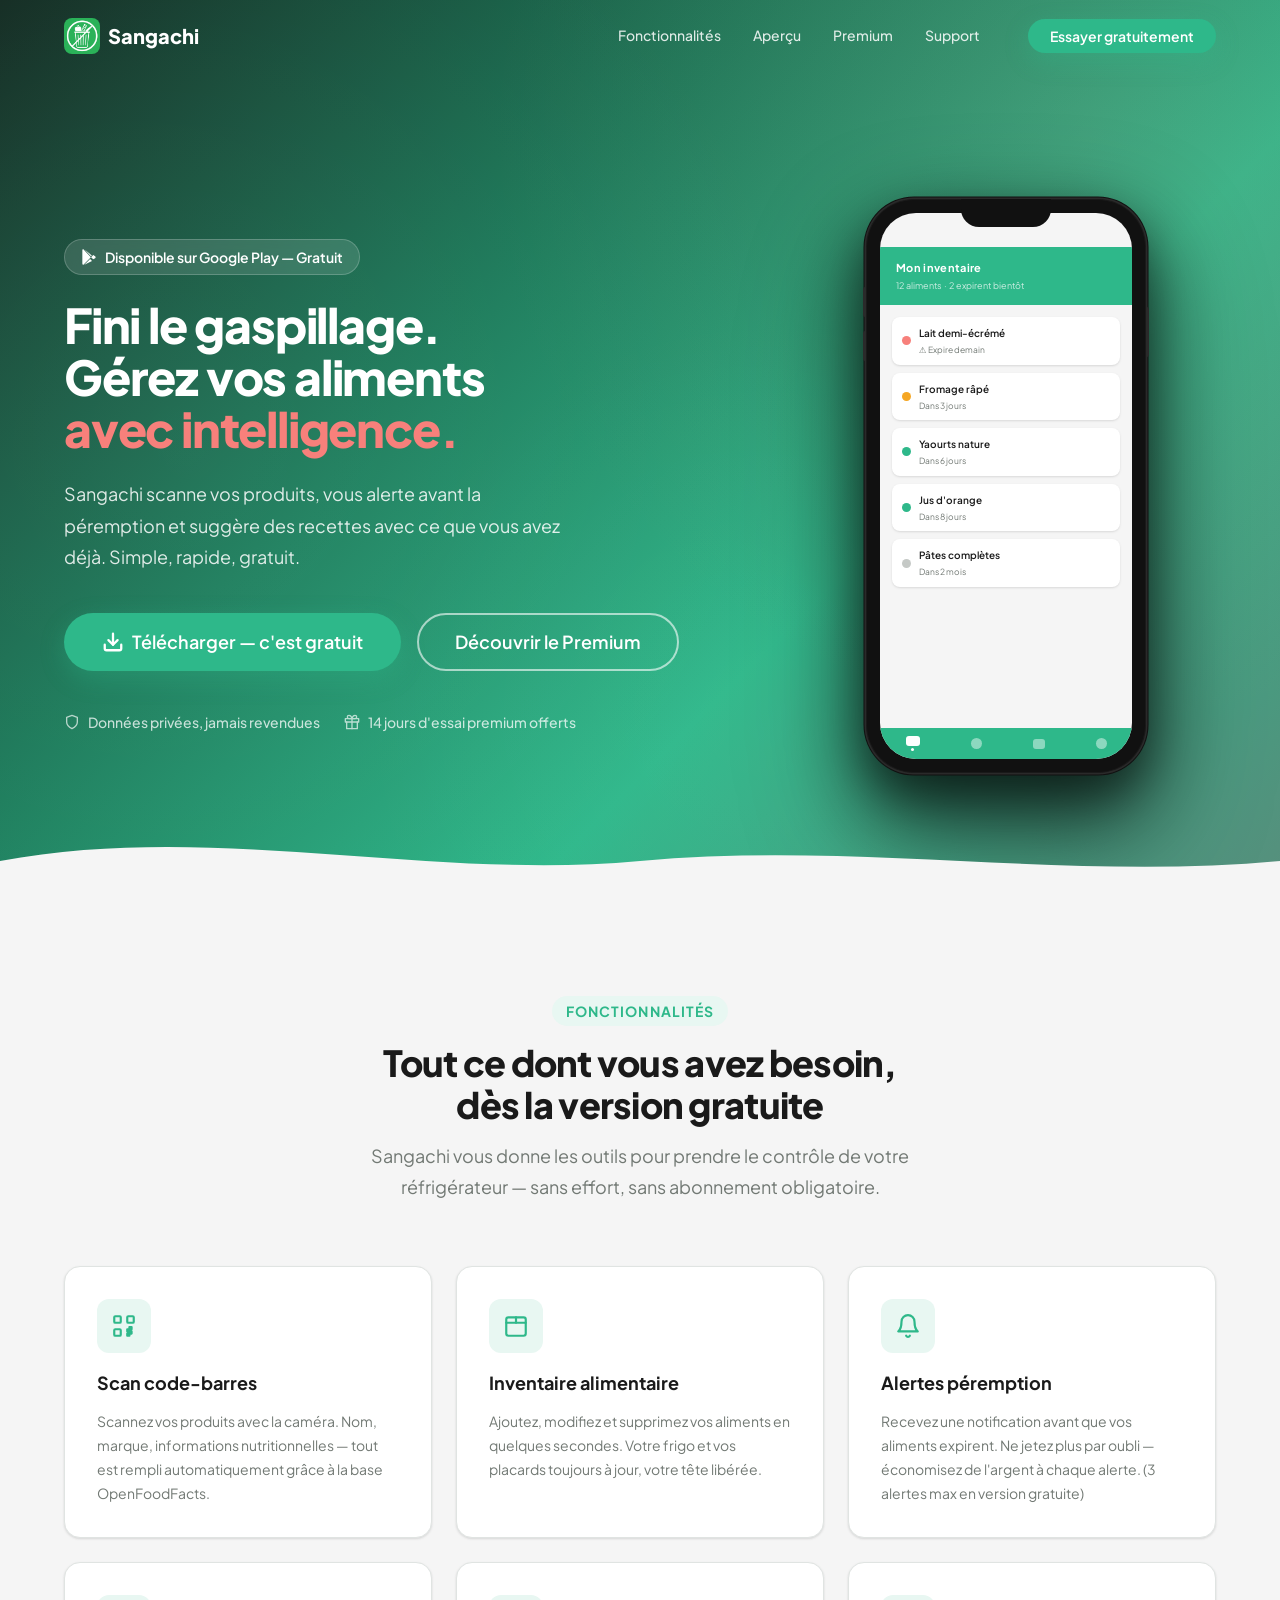
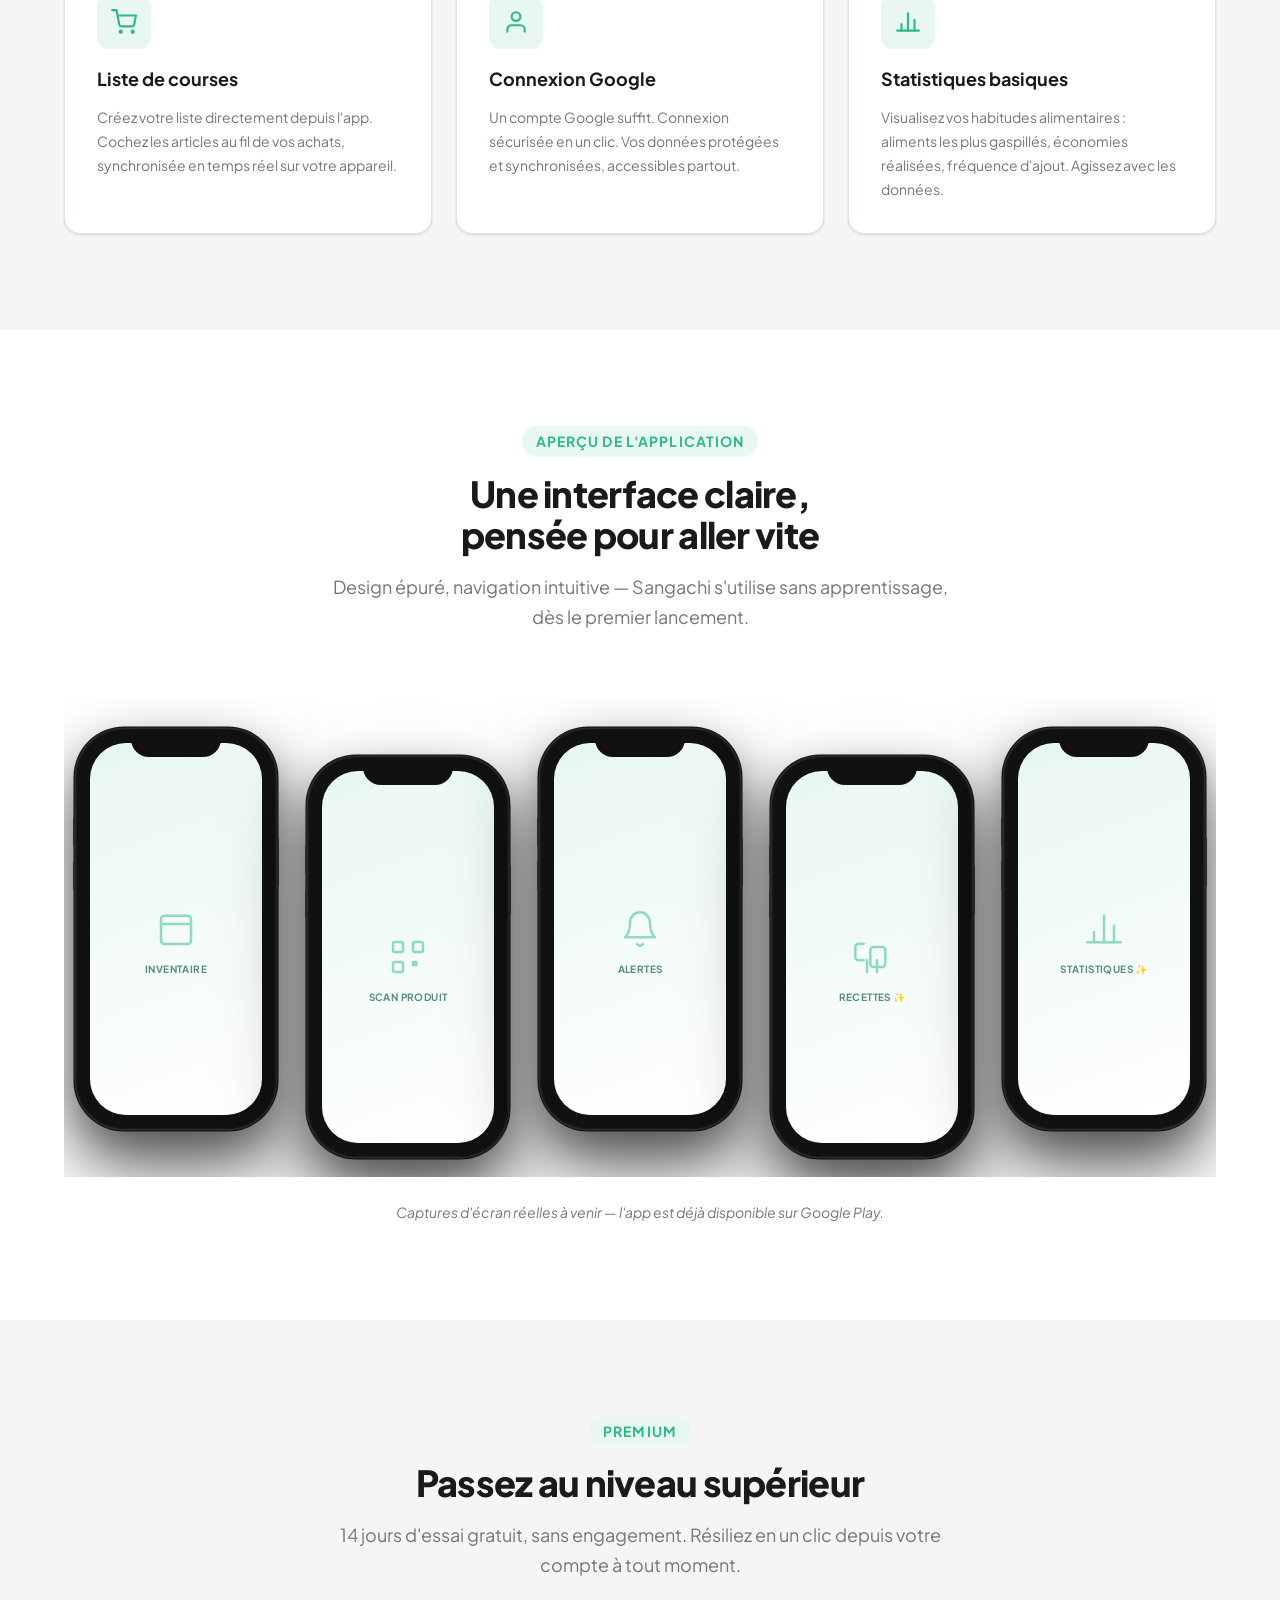
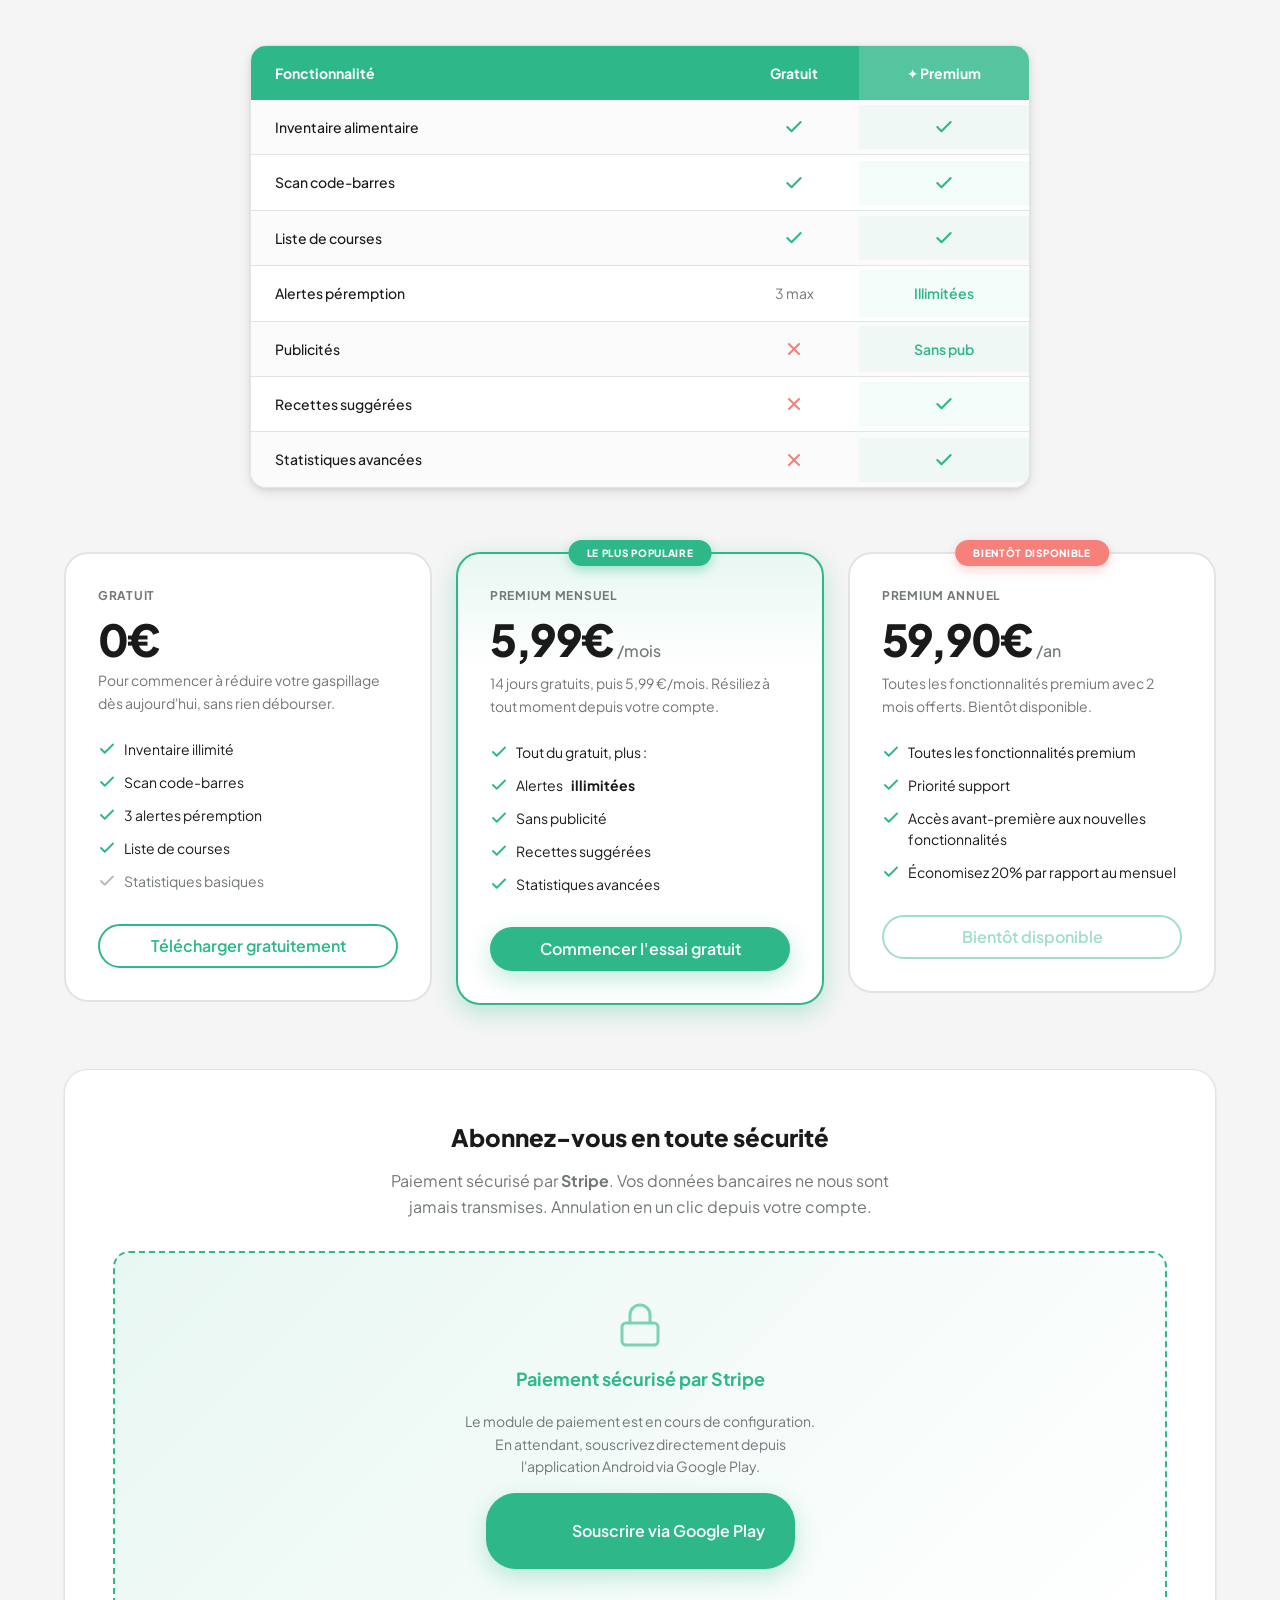
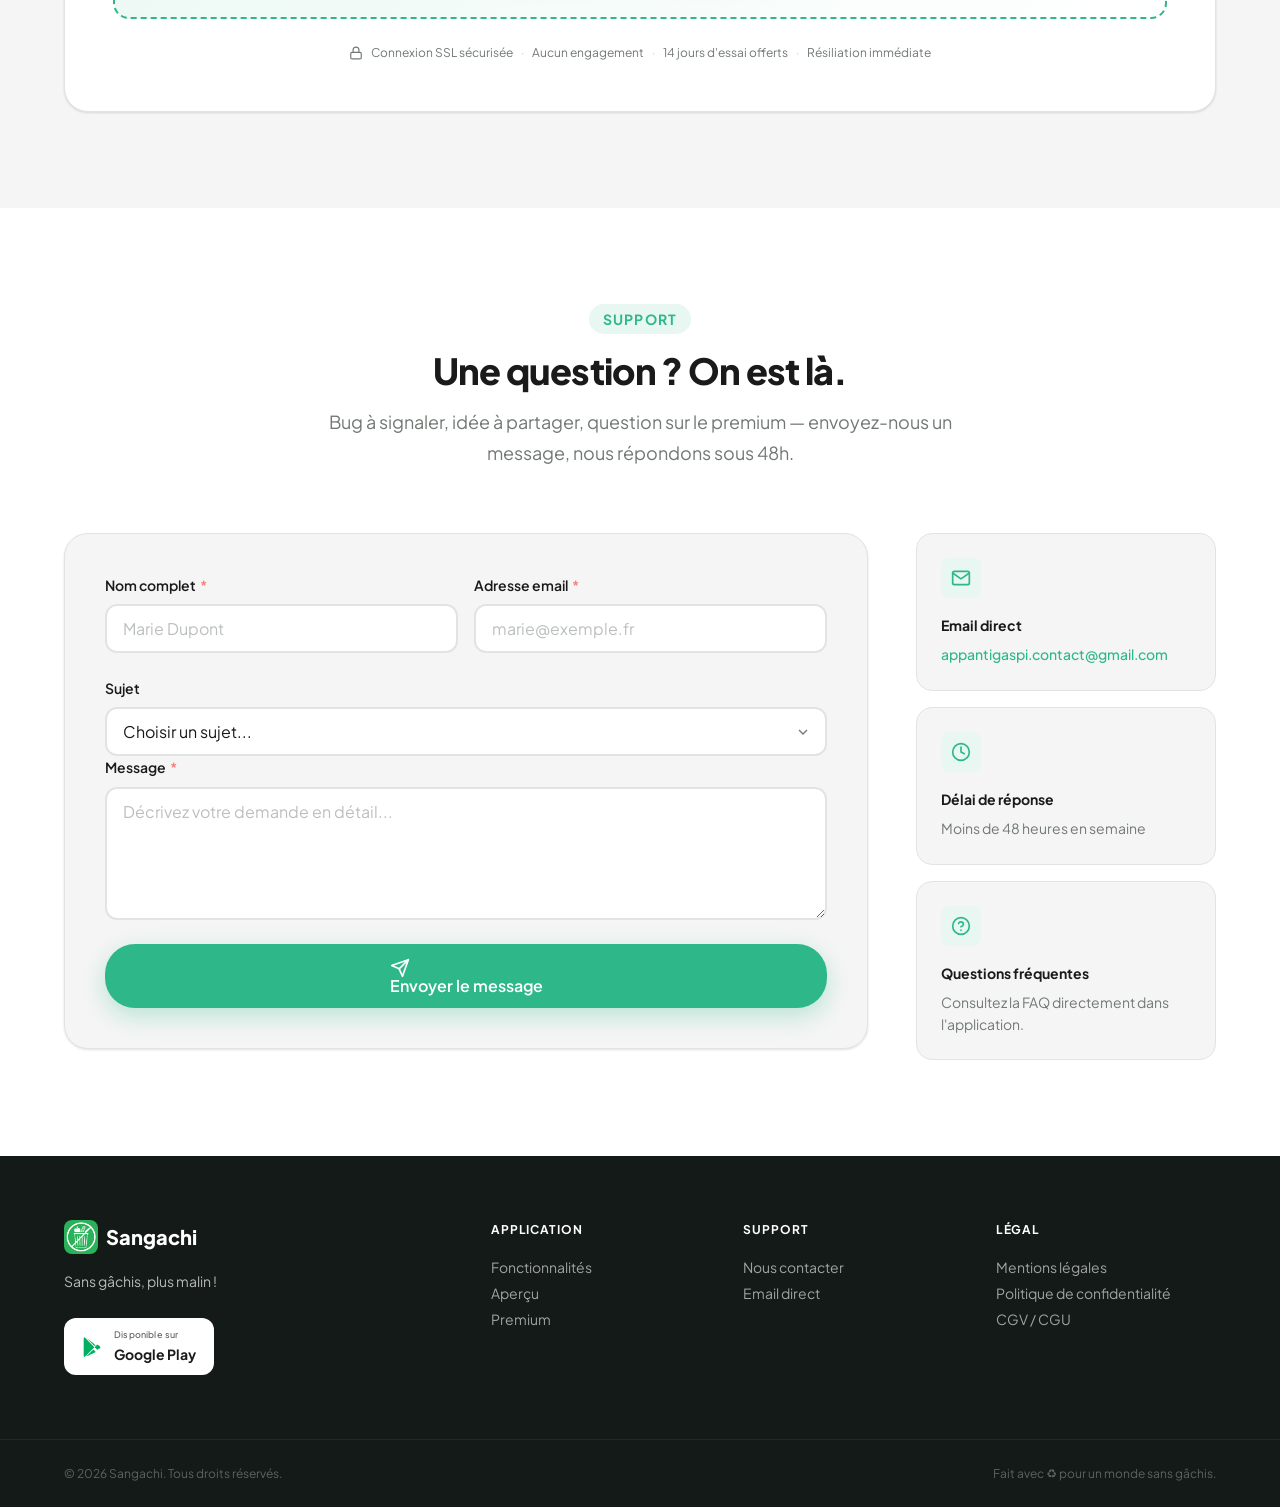
==== index.html @ 3fb6bc8d "feat: Sangachi website - rebrand from Antigaspi, Formspree integration, icon consistency - Rebrand a" ====
<!DOCTYPE html>
<html lang="fr">
<head>
  <meta charset="UTF-8" />
  <meta name="viewport" content="width=device-width, initial-scale=1.0" />
  <meta name="description" content="Sangachi — Gérez votre inventaire alimentaire, suivez les dates de péremption et réduisez le gaspillage. Application Android gratuite avec fonctionnalités premium." />
  <meta name="theme-color" content="#2EB88A" />

  <meta property="og:title" content="Sangachi — Sans gâchis, plus malin !" />
  <meta property="og:description" content="Inventaire intelligent, alertes péremption, recettes suggérées. Téléchargez gratuitement sur Google Play." />
  <meta property="og:type" content="website" />
  <meta property="og:image" content="assets/og-image.png" />

  <link rel="preconnect" href="https://fonts.googleapis.com" />
  <link rel="preconnect" href="https://fonts.gstatic.com" crossorigin />
  <link href="https://fonts.googleapis.com/css2?family=Plus+Jakarta+Sans:wght@400;500;600;700;800&display=swap" rel="stylesheet" />
  <link rel="icon" type="image/png" href="assets/icon_launcher.png" />
  <link rel="stylesheet" href="css/styles.css" />

  <!-- Stripe Pricing Table (à activer après configuration du dashboard Stripe) -->
  <!-- <script async src="https://js.stripe.com/v3/pricing-table.js"></script> -->

  <title>Sangachi — Sans gâchis, plus malin !</title>
</head>
<body>

<!-- ═══════════════════════════════════════════════════════════════
     NAVBAR
════════════════════════════════════════════════════════════════ -->
<header class="navbar" id="navbar">
  <div class="container navbar__inner">
    <a href="#hero" class="navbar__logo" aria-label="Sangachi — retour en haut">
      <img src="assets/icon_launcher.png" width="36" height="36" alt="Logo Sangachi" style="border-radius:8px;" />
      Sangachi
    </a>

    <nav class="navbar__links" aria-label="Navigation principale">
      <a href="#features">Fonctionnalités</a>
      <a href="#screenshots">Aperçu</a>
      <a href="#premium">Premium</a>
      <a href="#support">Support</a>
    </nav>

    <div class="navbar__actions">
      <a href="#premium" class="btn btn--primary btn--sm">Essayer gratuitement</a>
    </div>

    <button class="navbar__burger" id="navbar-burger" aria-label="Ouvrir le menu" aria-expanded="false" aria-controls="mobile-menu">
      <span></span>
      <span></span>
      <span></span>
    </button>
  </div>

  <nav class="mobile-menu" id="mobile-menu" aria-label="Menu mobile" aria-hidden="true">
    <a href="#features">Fonctionnalités</a>
    <a href="#screenshots">Aperçu de l'app</a>
    <a href="#premium">Premium</a>
    <a href="#support">Support</a>
    <a href="#premium" class="btn btn--primary">Essayer gratuitement</a>
  </nav>
</header>

<!-- ═══════════════════════════════════════════════════════════════
     HERO
════════════════════════════════════════════════════════════════ -->
<main>
<section class="hero" id="hero">
  <div class="container hero__inner">
    <!-- Contenu gauche -->
    <div class="hero__content">
      <div class="hero__badge" data-animate>
        <!-- Google Play icon -->
        <svg xmlns="http://www.w3.org/2000/svg" viewBox="0 0 24 24" fill="currentColor">
          <path d="M3.18 23.88L14.8 12.26 3.18.16A2 2 0 002 2v19.88a2 2 0 001.18 2zM16.54 10.5l-2.9-2.9L5.39.78l9.15 9.72zM21.2 10.7l-2.88-1.66-3.2 3.2 3.2 3.2 2.9-1.67A2 2 0 0021.2 10.7zM5.39 23.22l8.25-8.22 2.9 2.9-9.15 4.65a2 2 0 01-2-.33z"/>
        </svg>
        Disponible sur Google Play — Gratuit
      </div>

      <h1 class="hero__title">
        Fini le gaspillage.<br>
        Gérez vos aliments<br>
        <span class="text--accent">avec intelligence.</span>
      </h1>

      <p class="hero__subtitle">
        Sangachi scanne vos produits, vous alerte avant la péremption et
        suggère des recettes avec ce que vous avez déjà. Simple, rapide, gratuit.
      </p>

      <div class="hero__ctas">
        <a href="#" class="btn btn--primary btn--lg" target="_blank" rel="noopener" id="cta-download-hero">
          <!-- Download icon -->
          <svg xmlns="http://www.w3.org/2000/svg" viewBox="0 0 24 24" fill="none" stroke="currentColor" stroke-width="2.5" stroke-linecap="round" stroke-linejoin="round">
            <path d="M21 15v4a2 2 0 01-2 2H5a2 2 0 01-2-2v-4"/>
            <polyline points="7 10 12 15 17 10"/>
            <line x1="12" y1="15" x2="12" y2="3"/>
          </svg>
          Télécharger — c'est gratuit
        </a>
        <a href="#premium" class="btn btn--white-outline btn--lg">
          Découvrir le Premium
        </a>
      </div>

      <div class="hero__trust">
        <div class="hero__trust-item">
          <!-- Shield icon -->
          <svg xmlns="http://www.w3.org/2000/svg" viewBox="0 0 24 24" fill="none" stroke="currentColor" stroke-width="2" stroke-linecap="round" stroke-linejoin="round">
            <path d="M12 22s8-4 8-10V5l-8-3-8 3v7c0 6 8 10 8 10z"/>
          </svg>
          Données privées, jamais revendues
        </div>
        <div class="hero__trust-item">
          <!-- Gift icon -->
          <svg xmlns="http://www.w3.org/2000/svg" viewBox="0 0 24 24" fill="none" stroke="currentColor" stroke-width="2" stroke-linecap="round" stroke-linejoin="round">
            <polyline points="20 12 20 22 4 22 4 12"/>
            <rect x="2" y="7" width="20" height="5"/>
            <line x1="12" y1="22" x2="12" y2="7"/>
            <path d="M12 7H7.5a2.5 2.5 0 010-5C11 2 12 7 12 7z"/>
            <path d="M12 7h4.5a2.5 2.5 0 000-5C13 2 12 7 12 7z"/>
          </svg>
          14 jours d'essai premium offerts
        </div>
      </div>
    </div>

    <!-- Maquette téléphone CSS -->
    <div class="hero__visual">
      <div class="phone-mockup phone-mockup--hero">
        <div class="phone-mockup__notch"></div>
        <div class="phone-mockup__screen">
          <div class="app-preview">
            <div class="app-preview__topbar">
              <div class="app-preview__topbar-title">Mon inventaire</div>
              <div class="app-preview__topbar-sub">12 aliments · 2 expirent bientôt</div>
            </div>
            <div class="app-preview__body">
              <div class="app-preview__item">
                <div class="app-preview__dot app-preview__dot--red"></div>
                <div class="app-preview__item-info">
                  <div class="app-preview__item-name">Lait demi-écrémé</div>
                  <div class="app-preview__item-date">⚠ Expire demain</div>
                </div>
              </div>
              <div class="app-preview__item">
                <div class="app-preview__dot app-preview__dot--yellow"></div>
                <div class="app-preview__item-info">
                  <div class="app-preview__item-name">Fromage râpé</div>
                  <div class="app-preview__item-date">Dans 3 jours</div>
                </div>
              </div>
              <div class="app-preview__item">
                <div class="app-preview__dot app-preview__dot--green"></div>
                <div class="app-preview__item-info">
                  <div class="app-preview__item-name">Yaourts nature</div>
                  <div class="app-preview__item-date">Dans 6 jours</div>
                </div>
              </div>
              <div class="app-preview__item">
                <div class="app-preview__dot app-preview__dot--green"></div>
                <div class="app-preview__item-info">
                  <div class="app-preview__item-name">Jus d'orange</div>
                  <div class="app-preview__item-date">Dans 8 jours</div>
                </div>
              </div>
              <div class="app-preview__item">
                <div class="app-preview__dot app-preview__dot--gray"></div>
                <div class="app-preview__item-info">
                  <div class="app-preview__item-name">Pâtes complètes</div>
                  <div class="app-preview__item-date">Dans 2 mois</div>
                </div>
              </div>
            </div>
            <div class="app-preview__navbar">
              <div class="app-preview__nav-icon active">
                <span style="border-radius:3px;width:14px;height:10px;background:white;"></span>
                <div class="app-preview__nav-dot"></div>
              </div>
              <div class="app-preview__nav-icon">
                <span style="border-radius:50%;width:11px;height:11px;background:rgba(255,255,255,0.45);"></span>
              </div>
              <div class="app-preview__nav-icon">
                <span style="border-radius:3px;width:12px;height:10px;background:rgba(255,255,255,0.45);"></span>
              </div>
              <div class="app-preview__nav-icon">
                <span style="border-radius:50%;width:11px;height:11px;background:rgba(255,255,255,0.45);"></span>
              </div>
            </div>
          </div>
        </div>
      </div>
    </div>
  </div>

  <div class="hero__wave" aria-hidden="true">
    <svg viewBox="0 0 1440 80" preserveAspectRatio="none" fill="none" xmlns="http://www.w3.org/2000/svg">
      <path d="M0 80V40C240 0 480 60 720 40C960 20 1200 60 1440 40V80H0Z" fill="#F5F5F5"/>
    </svg>
  </div>
</section>

<!-- ═══════════════════════════════════════════════════════════════
     FEATURES
════════════════════════════════════════════════════════════════ -->
<section class="features" id="features">
  <div class="container">
    <div class="section-header" data-animate>
      <span class="section-label">Fonctionnalités</span>
      <h2>Tout ce dont vous avez besoin,<br>dès la version gratuite</h2>
      <p>Sangachi vous donne les outils pour prendre le contrôle de votre réfrigérateur — sans effort, sans abonnement obligatoire.</p>
    </div>

    <div class="features__grid">

      <!-- Scan code-barres -->
      <article class="feature-card" data-animate data-animate-delay="0">
        <div class="feature-card__icon">
          <svg xmlns="http://www.w3.org/2000/svg" viewBox="0 0 24 24" fill="none" stroke="currentColor" stroke-width="2" stroke-linecap="round" stroke-linejoin="round">
            <rect x="3" y="3" width="6" height="6" rx="1"/><rect x="15" y="3" width="6" height="6" rx="1"/>
            <rect x="3" y="15" width="6" height="6" rx="1"/>
            <path d="M15 15h2v2h-2zm2 2h2v2h-2zm-2 2h2v2h-2zm2-4h2v-2h-2z"/>
          </svg>
        </div>
        <h3>Scan code-barres</h3>
        <p>Scannez vos produits avec la caméra. Nom, marque, informations nutritionnelles — tout est rempli automatiquement grâce à la base OpenFoodFacts.</p>
      </article>

      <!-- Inventaire alimentaire -->
      <article class="feature-card" data-animate data-animate-delay="1">
        <div class="feature-card__icon">
          <svg xmlns="http://www.w3.org/2000/svg" viewBox="0 0 24 24" fill="none" stroke="currentColor" stroke-width="2" stroke-linecap="round" stroke-linejoin="round">
            <path d="M3 9h18v10a2 2 0 01-2 2H5a2 2 0 01-2-2V9z"/>
            <path d="M3 9V6a2 2 0 012-2h14a2 2 0 012 2v3"/>
            <line x1="12" y1="4" x2="12" y2="9"/>
          </svg>
        </div>
        <h3>Inventaire alimentaire</h3>
        <p>Ajoutez, modifiez et supprimez vos aliments en quelques secondes. Votre frigo et vos placards toujours à jour, votre tête libérée.</p>
      </article>

      <!-- Alertes péremption -->
      <article class="feature-card" data-animate data-animate-delay="2">
        <div class="feature-card__icon">
          <svg xmlns="http://www.w3.org/2000/svg" viewBox="0 0 24 24" fill="none" stroke="currentColor" stroke-width="2" stroke-linecap="round" stroke-linejoin="round">
            <path d="M18 8A6 6 0 006 8c0 7-3 9-3 9h18s-3-2-3-9"/>
            <path d="M13.73 21a2 2 0 01-3.46 0"/>
          </svg>
        </div>
        <h3>Alertes péremption</h3>
        <p>Recevez une notification avant que vos aliments expirent. Ne jetez plus par oubli — économisez de l'argent à chaque alerte. (3 alertes max en version gratuite)</p>
      </article>

      <!-- Liste de courses -->
      <article class="feature-card" data-animate data-animate-delay="3">
        <div class="feature-card__icon">
          <svg xmlns="http://www.w3.org/2000/svg" viewBox="0 0 24 24" fill="none" stroke="currentColor" stroke-width="2" stroke-linecap="round" stroke-linejoin="round">
            <circle cx="9" cy="21" r="1"/><circle cx="20" cy="21" r="1"/>
            <path d="M1 1h4l2.68 13.39a2 2 0 002 1.61h9.72a2 2 0 002-1.61L23 6H6"/>
          </svg>
        </div>
        <h3>Liste de courses</h3>
        <p>Créez votre liste directement depuis l'app. Cochez les articles au fil de vos achats, synchronisée en temps réel sur votre appareil.</p>
      </article>

      <!-- Connexion Google -->
      <article class="feature-card" data-animate data-animate-delay="4">
        <div class="feature-card__icon">
          <svg xmlns="http://www.w3.org/2000/svg" viewBox="0 0 24 24" fill="none" stroke="currentColor" stroke-width="2" stroke-linecap="round" stroke-linejoin="round">
            <path d="M20 21v-2a4 4 0 00-4-4H8a4 4 0 00-4 4v2"/>
            <circle cx="12" cy="7" r="4"/>
          </svg>
        </div>
        <h3>Connexion Google</h3>
        <p>Un compte Google suffit. Connexion sécurisée en un clic. Vos données protégées et synchronisées, accessibles partout.</p>
      </article>

      <!-- Statistiques -->
      <article class="feature-card" data-animate data-animate-delay="5">
        <div class="feature-card__icon">
          <svg xmlns="http://www.w3.org/2000/svg" viewBox="0 0 24 24" fill="none" stroke="currentColor" stroke-width="2" stroke-linecap="round" stroke-linejoin="round">
            <line x1="18" y1="20" x2="18" y2="10"/>
            <line x1="12" y1="20" x2="12" y2="4"/>
            <line x1="6" y1="20" x2="6" y2="14"/>
            <line x1="2" y1="20" x2="22" y2="20"/>
          </svg>
        </div>
        <h3>Statistiques basiques</h3>
        <p>Visualisez vos habitudes alimentaires : aliments les plus gaspillés, économies réalisées, fréquence d'ajout. Agissez avec les données.</p>
      </article>

    </div>
  </div>
</section>

<!-- ═══════════════════════════════════════════════════════════════
     SCREENSHOTS
════════════════════════════════════════════════════════════════ -->
<section class="screenshots" id="screenshots">
  <div class="container">
    <div class="section-header" data-animate>
      <span class="section-label">Aperçu de l'application</span>
      <h2>Une interface claire,<br>pensée pour aller vite</h2>
      <p>Design épuré, navigation intuitive — Sangachi s'utilise sans apprentissage, dès le premier lancement.</p>
    </div>

    <div class="screenshots__track">

      <!-- Écran 1 : Inventaire -->
      <div class="phone-mockup phone-mockup--screenshot">
        <div class="phone-mockup__notch"></div>
        <div class="phone-mockup__screen">
          <div class="screenshot-placeholder">
            <svg xmlns="http://www.w3.org/2000/svg" viewBox="0 0 24 24" fill="none" stroke="currentColor" stroke-width="1.5" stroke-linecap="round" stroke-linejoin="round">
              <path d="M3 9h18v10a2 2 0 01-2 2H5a2 2 0 01-2-2V9z"/>
              <path d="M3 9V6a2 2 0 012-2h14a2 2 0 012 2v3"/>
            </svg>
            <span>Inventaire</span>
          </div>
        </div>
      </div>

      <!-- Écran 2 : Scan -->
      <div class="phone-mockup phone-mockup--screenshot">
        <div class="phone-mockup__notch"></div>
        <div class="phone-mockup__screen">
          <div class="screenshot-placeholder">
            <svg xmlns="http://www.w3.org/2000/svg" viewBox="0 0 24 24" fill="none" stroke="currentColor" stroke-width="1.5" stroke-linecap="round" stroke-linejoin="round">
              <rect x="3" y="3" width="6" height="6" rx="1"/><rect x="15" y="3" width="6" height="6" rx="1"/>
              <rect x="3" y="15" width="6" height="6" rx="1"/>
              <path d="M15 15h2v2h-2z"/>
            </svg>
            <span>Scan produit</span>
          </div>
        </div>
      </div>

      <!-- Écran 3 : Alertes -->
      <div class="phone-mockup phone-mockup--screenshot">
        <div class="phone-mockup__notch"></div>
        <div class="phone-mockup__screen">
          <div class="screenshot-placeholder">
            <svg xmlns="http://www.w3.org/2000/svg" viewBox="0 0 24 24" fill="none" stroke="currentColor" stroke-width="1.5" stroke-linecap="round" stroke-linejoin="round">
              <path d="M18 8A6 6 0 006 8c0 7-3 9-3 9h18s-3-2-3-9"/>
              <path d="M13.73 21a2 2 0 01-3.46 0"/>
            </svg>
            <span>Alertes</span>
          </div>
        </div>
      </div>

      <!-- Écran 4 : Recettes (Premium) -->
      <div class="phone-mockup phone-mockup--screenshot">
        <div class="phone-mockup__notch"></div>
        <div class="phone-mockup__screen">
          <div class="screenshot-placeholder">
            <svg xmlns="http://www.w3.org/2000/svg" viewBox="0 0 24 24" fill="none" stroke="currentColor" stroke-width="1.5" stroke-linecap="round" stroke-linejoin="round">
              <path d="M18 6h-5a2 2 0 00-2 2v8a2 2 0 002 2h5a2 2 0 002-2V8a2 2 0 00-2-2z"/>
              <path d="M7 14H4a2 2 0 01-2-2V6a2 2 0 012-2h3"/>
              <line x1="9" y1="14" x2="9" y2="21"/>
              <line x1="15" y1="14" x2="15" y2="21"/>
            </svg>
            <span>Recettes ✨</span>
          </div>
        </div>
      </div>

      <!-- Écran 5 : Statistiques (Premium) -->
      <div class="phone-mockup phone-mockup--screenshot">
        <div class="phone-mockup__notch"></div>
        <div class="phone-mockup__screen">
          <div class="screenshot-placeholder">
            <svg xmlns="http://www.w3.org/2000/svg" viewBox="0 0 24 24" fill="none" stroke="currentColor" stroke-width="1.5" stroke-linecap="round" stroke-linejoin="round">
              <line x1="18" y1="20" x2="18" y2="10"/>
              <line x1="12" y1="20" x2="12" y2="4"/>
              <line x1="6" y1="20" x2="6" y2="14"/>
              <line x1="2" y1="20" x2="22" y2="20"/>
            </svg>
            <span>Statistiques ✨</span>
          </div>
        </div>
      </div>

    </div>

    <p class="screenshots__caption">
      Captures d'écran réelles à venir — l'app est déjà disponible sur Google Play.
    </p>
  </div>
</section>

<!-- ═══════════════════════════════════════════════════════════════
     PREMIUM
════════════════════════════════════════════════════════════════ -->
<section class="premium" id="premium">
  <div class="container">
    <div class="section-header" data-animate>
      <span class="section-label">Premium</span>
      <h2>Passez au niveau supérieur</h2>
      <p>14 jours d'essai gratuit, sans engagement. Résiliez en un clic depuis votre compte à tout moment.</p>
    </div>

    <!-- Tableau comparatif -->
    <div class="comparison" data-animate>
      <div class="comparison__head">
        <div class="comparison__head-label">Fonctionnalité</div>
        <div class="comparison__head-plan">Gratuit</div>
        <div class="comparison__head-plan comparison__head-plan--featured">✦ Premium</div>
      </div>

      <div class="comparison__row">
        <div class="comparison__feature">Inventaire alimentaire</div>
        <div class="comparison__cell comparison__cell--yes">
          <svg xmlns="http://www.w3.org/2000/svg" viewBox="0 0 24 24" fill="none" stroke="currentColor" stroke-width="2.5" stroke-linecap="round" stroke-linejoin="round"><polyline points="20 6 9 17 4 12"/></svg>
        </div>
        <div class="comparison__cell comparison__cell--yes comparison__cell--featured">
          <svg xmlns="http://www.w3.org/2000/svg" viewBox="0 0 24 24" fill="none" stroke="currentColor" stroke-width="2.5" stroke-linecap="round" stroke-linejoin="round"><polyline points="20 6 9 17 4 12"/></svg>
        </div>
      </div>

      <div class="comparison__row">
        <div class="comparison__feature">Scan code-barres</div>
        <div class="comparison__cell comparison__cell--yes">
          <svg xmlns="http://www.w3.org/2000/svg" viewBox="0 0 24 24" fill="none" stroke="currentColor" stroke-width="2.5" stroke-linecap="round" stroke-linejoin="round"><polyline points="20 6 9 17 4 12"/></svg>
        </div>
        <div class="comparison__cell comparison__cell--yes comparison__cell--featured">
          <svg xmlns="http://www.w3.org/2000/svg" viewBox="0 0 24 24" fill="none" stroke="currentColor" stroke-width="2.5" stroke-linecap="round" stroke-linejoin="round"><polyline points="20 6 9 17 4 12"/></svg>
        </div>
      </div>

      <div class="comparison__row">
        <div class="comparison__feature">Liste de courses</div>
        <div class="comparison__cell comparison__cell--yes">
          <svg xmlns="http://www.w3.org/2000/svg" viewBox="0 0 24 24" fill="none" stroke="currentColor" stroke-width="2.5" stroke-linecap="round" stroke-linejoin="round"><polyline points="20 6 9 17 4 12"/></svg>
        </div>
        <div class="comparison__cell comparison__cell--yes comparison__cell--featured">
          <svg xmlns="http://www.w3.org/2000/svg" viewBox="0 0 24 24" fill="none" stroke="currentColor" stroke-width="2.5" stroke-linecap="round" stroke-linejoin="round"><polyline points="20 6 9 17 4 12"/></svg>
        </div>
      </div>

      <div class="comparison__row">
        <div class="comparison__feature">Alertes péremption</div>
        <div class="comparison__cell">3 max</div>
        <div class="comparison__cell comparison__cell--yes comparison__cell--featured">Illimitées</div>
      </div>

      <div class="comparison__row">
        <div class="comparison__feature">Publicités</div>
        <div class="comparison__cell comparison__cell--no">
          <svg xmlns="http://www.w3.org/2000/svg" viewBox="0 0 24 24" fill="none" stroke="currentColor" stroke-width="2.5" stroke-linecap="round" stroke-linejoin="round"><line x1="18" y1="6" x2="6" y2="18"/><line x1="6" y1="6" x2="18" y2="18"/></svg>
        </div>
        <div class="comparison__cell comparison__cell--yes comparison__cell--featured">Sans pub</div>
      </div>

      <div class="comparison__row">
        <div class="comparison__feature">Recettes suggérées</div>
        <div class="comparison__cell comparison__cell--no">
          <svg xmlns="http://www.w3.org/2000/svg" viewBox="0 0 24 24" fill="none" stroke="currentColor" stroke-width="2.5" stroke-linecap="round" stroke-linejoin="round"><line x1="18" y1="6" x2="6" y2="18"/><line x1="6" y1="6" x2="18" y2="18"/></svg>
        </div>
        <div class="comparison__cell comparison__cell--yes comparison__cell--featured">
          <svg xmlns="http://www.w3.org/2000/svg" viewBox="0 0 24 24" fill="none" stroke="currentColor" stroke-width="2.5" stroke-linecap="round" stroke-linejoin="round"><polyline points="20 6 9 17 4 12"/></svg>
        </div>
      </div>

      <div class="comparison__row">
        <div class="comparison__feature">Statistiques avancées</div>
        <div class="comparison__cell comparison__cell--no">
          <svg xmlns="http://www.w3.org/2000/svg" viewBox="0 0 24 24" fill="none" stroke="currentColor" stroke-width="2.5" stroke-linecap="round" stroke-linejoin="round"><line x1="18" y1="6" x2="6" y2="18"/><line x1="6" y1="6" x2="18" y2="18"/></svg>
        </div>
        <div class="comparison__cell comparison__cell--yes comparison__cell--featured">
          <svg xmlns="http://www.w3.org/2000/svg" viewBox="0 0 24 24" fill="none" stroke="currentColor" stroke-width="2.5" stroke-linecap="round" stroke-linejoin="round"><polyline points="20 6 9 17 4 12"/></svg>
        </div>
      </div>
    </div>

    <!-- Cartes tarifaires -->
    <div class="pricing-cards">

      <!-- Gratuit -->
      <div class="pricing-card" data-animate>
        <div class="pricing-card__name">Gratuit</div>
        <div class="pricing-card__price">
          <span class="pricing-card__amount">0€</span>
        </div>
        <p class="pricing-card__desc">Pour commencer à réduire votre gaspillage dès aujourd'hui, sans rien débourser.</p>
        <ul class="pricing-card__features">
          <li>
            <svg xmlns="http://www.w3.org/2000/svg" viewBox="0 0 24 24" fill="none" stroke="currentColor" stroke-width="2.5" stroke-linecap="round" stroke-linejoin="round"><polyline points="20 6 9 17 4 12"/></svg>
            Inventaire illimité
          </li>
          <li>
            <svg xmlns="http://www.w3.org/2000/svg" viewBox="0 0 24 24" fill="none" stroke="currentColor" stroke-width="2.5" stroke-linecap="round" stroke-linejoin="round"><polyline points="20 6 9 17 4 12"/></svg>
            Scan code-barres
          </li>
          <li>
            <svg xmlns="http://www.w3.org/2000/svg" viewBox="0 0 24 24" fill="none" stroke="currentColor" stroke-width="2.5" stroke-linecap="round" stroke-linejoin="round"><polyline points="20 6 9 17 4 12"/></svg>
            3 alertes péremption
          </li>
          <li>
            <svg xmlns="http://www.w3.org/2000/svg" viewBox="0 0 24 24" fill="none" stroke="currentColor" stroke-width="2.5" stroke-linecap="round" stroke-linejoin="round"><polyline points="20 6 9 17 4 12"/></svg>
            Liste de courses
          </li>
          <li class="dimmed">
            <svg xmlns="http://www.w3.org/2000/svg" viewBox="0 0 24 24" fill="none" stroke="currentColor" stroke-width="2.5" stroke-linecap="round" stroke-linejoin="round"><polyline points="20 6 9 17 4 12"/></svg>
            Statistiques basiques
          </li>
        </ul>
        <a href="#" class="btn btn--outline btn--full" id="cta-download-free">Télécharger gratuitement</a>
      </div>

      <!-- Premium mensuel (featured) -->
      <div class="pricing-card pricing-card--featured" data-animate data-animate-delay="1">
        <div class="pricing-card__badge">Le plus populaire</div>
        <div class="pricing-card__name">Premium Mensuel</div>
        <div class="pricing-card__price">
          <span class="pricing-card__amount">5,99€</span>
          <span class="pricing-card__period">/mois</span>
        </div>
        <p class="pricing-card__desc">14 jours gratuits, puis 5,99 €/mois. Résiliez à tout moment depuis votre compte.</p>
        <ul class="pricing-card__features">
          <li>
            <svg xmlns="http://www.w3.org/2000/svg" viewBox="0 0 24 24" fill="none" stroke="currentColor" stroke-width="2.5" stroke-linecap="round" stroke-linejoin="round"><polyline points="20 6 9 17 4 12"/></svg>
            Tout du gratuit, plus :
          </li>
          <li>
            <svg xmlns="http://www.w3.org/2000/svg" viewBox="0 0 24 24" fill="none" stroke="currentColor" stroke-width="2.5" stroke-linecap="round" stroke-linejoin="round"><polyline points="20 6 9 17 4 12"/></svg>
            Alertes <strong>illimitées</strong>
          </li>
          <li>
            <svg xmlns="http://www.w3.org/2000/svg" viewBox="0 0 24 24" fill="none" stroke="currentColor" stroke-width="2.5" stroke-linecap="round" stroke-linejoin="round"><polyline points="20 6 9 17 4 12"/></svg>
            Sans publicité
          </li>
          <li>
            <svg xmlns="http://www.w3.org/2000/svg" viewBox="0 0 24 24" fill="none" stroke="currentColor" stroke-width="2.5" stroke-linecap="round" stroke-linejoin="round"><polyline points="20 6 9 17 4 12"/></svg>
            Recettes suggérées
          </li>
          <li>
            <svg xmlns="http://www.w3.org/2000/svg" viewBox="0 0 24 24" fill="none" stroke="currentColor" stroke-width="2.5" stroke-linecap="round" stroke-linejoin="round"><polyline points="20 6 9 17 4 12"/></svg>
            Statistiques avancées
          </li>
        </ul>
        <a href="#pricing-table" class="btn btn--primary btn--full">Commencer l'essai gratuit</a>
      </div>

      <!-- Annuel (bientôt) -->
      <div class="pricing-card" data-animate data-animate-delay="2">
        <div class="pricing-card__badge pricing-card__badge--accent">Bientôt disponible</div>
        <div class="pricing-card__name">Premium Annuel</div>
        <div class="pricing-card__price">
          <span class="pricing-card__amount">59,90€</span>
          <span class="pricing-card__period">/an</span>
        </div>
        <p class="pricing-card__desc">Toutes les fonctionnalités premium avec 2 mois offerts. Bientôt disponible.</p>
        <ul class="pricing-card__features">
          <li>
            <svg xmlns="http://www.w3.org/2000/svg" viewBox="0 0 24 24" fill="none" stroke="currentColor" stroke-width="2.5" stroke-linecap="round" stroke-linejoin="round"><polyline points="20 6 9 17 4 12"/></svg>
            Toutes les fonctionnalités premium
          </li>
          <li>
            <svg xmlns="http://www.w3.org/2000/svg" viewBox="0 0 24 24" fill="none" stroke="currentColor" stroke-width="2.5" stroke-linecap="round" stroke-linejoin="round"><polyline points="20 6 9 17 4 12"/></svg>
            Priorité support
          </li>
          <li>
            <svg xmlns="http://www.w3.org/2000/svg" viewBox="0 0 24 24" fill="none" stroke="currentColor" stroke-width="2.5" stroke-linecap="round" stroke-linejoin="round"><polyline points="20 6 9 17 4 12"/></svg>
            Accès avant-première aux nouvelles fonctionnalités
          </li>
          <li>
            <svg xmlns="http://www.w3.org/2000/svg" viewBox="0 0 24 24" fill="none" stroke="currentColor" stroke-width="2.5" stroke-linecap="round" stroke-linejoin="round"><polyline points="20 6 9 17 4 12"/></svg>
            Économisez 20% par rapport au mensuel
          </li>
        </ul>
        <button class="btn btn--outline btn--full" disabled>Bientôt disponible</button>
      </div>

    </div>

    <!-- Zone Stripe Pricing Table -->
    <div class="stripe-section" id="pricing-table" data-animate>
      <div class="stripe-section__header">
        <h3>Abonnez-vous en toute sécurité</h3>
        <p>Paiement sécurisé par <strong>Stripe</strong>. Vos données bancaires ne nous sont jamais transmises. Annulation en un clic depuis votre compte.</p>
      </div>

      <!-- Placeholder — remplacer par le composant Stripe après configuration :
      <stripe-pricing-table
        pricing-table-id="prctbl_REPLACE_WITH_YOUR_TABLE_ID"
        publishable-key="pk_live_REPLACE_WITH_YOUR_PUBLISHABLE_KEY">
      </stripe-pricing-table>
      -->

      <div class="stripe-placeholder">
        <!-- Lock icon -->
        <svg xmlns="http://www.w3.org/2000/svg" viewBox="0 0 24 24" fill="none" stroke="currentColor" stroke-width="1.5" stroke-linecap="round" stroke-linejoin="round">
          <rect x="3" y="11" width="18" height="11" rx="2" ry="2"/>
          <path d="M7 11V7a5 5 0 0110 0v4"/>
        </svg>
        <h4>Paiement sécurisé par Stripe</h4>
        <p>Le module de paiement est en cours de configuration. En attendant, souscrivez directement depuis l'application Android via Google Play.</p>
        <a href="#" class="btn btn--primary" id="cta-playstore-stripe">
          <svg xmlns="http://www.w3.org/2000/svg" viewBox="0 0 24 24" fill="currentColor" width="20" height="20">
            <path d="M3.18 23.88L14.8 12.26 3.18.16A2 2 0 002 2v19.88a2 2 0 001.18 2zM16.54 10.5l-2.9-2.9L5.39.78l9.15 9.72zM21.2 10.7l-2.88-1.66-3.2 3.2 3.2 3.2 2.9-1.67A2 2 0 0021.2 10.7zM5.39 23.22l8.25-8.22 2.9 2.9-9.15 4.65a2 2 0 01-2-.33z"/>
          </svg>
          Souscrire via Google Play
        </a>
      </div>

      <div class="stripe-trust">
        <!-- Lock mini icon -->
        <svg xmlns="http://www.w3.org/2000/svg" viewBox="0 0 24 24" fill="none" stroke="currentColor" stroke-width="2" stroke-linecap="round" stroke-linejoin="round">
          <rect x="3" y="11" width="18" height="11" rx="2"/><path d="M7 11V7a5 5 0 0110 0v4"/>
        </svg>
        Connexion SSL sécurisée
        <span style="opacity:0.4">·</span>
        Aucun engagement
        <span style="opacity:0.4">·</span>
        14 jours d'essai offerts
        <span style="opacity:0.4">·</span>
        Résiliation immédiate
      </div>
    </div>

  </div>
</section>

<!-- ═══════════════════════════════════════════════════════════════
     SUPPORT
════════════════════════════════════════════════════════════════ -->
<section class="support" id="support">
  <div class="container">
    <div class="section-header" data-animate>
      <span class="section-label">Support</span>
      <h2>Une question ? On est là.</h2>
      <p>Bug à signaler, idée à partager, question sur le premium — envoyez-nous un message, nous répondons sous 48h.</p>
    </div>

    <div class="support__inner">
      <!-- Formulaire -->
      <form
        class="contact-form"
        id="contact-form"
        action="https://formspree.io/f/maqknkll"
        method="POST"
        novalidate
      >
        <div class="form-row">
          <div class="form-group">
            <label for="name">Nom complet <span aria-hidden="true">*</span></label>
            <input
              type="text"
              id="name"
              name="name"
              required
              placeholder="Marie Dupont"
              autocomplete="name"
            />
            <span class="form-error" id="name-error" role="alert"></span>
          </div>
          <div class="form-group">
            <label for="email">Adresse email <span aria-hidden="true">*</span></label>
            <input
              type="email"
              id="email"
              name="email"
              required
              placeholder="marie@exemple.fr"
              autocomplete="email"
            />
            <span class="form-error" id="email-error" role="alert"></span>
          </div>
        </div>

        <div class="form-group">
          <label for="subject">Sujet</label>
          <select id="subject" name="subject">
            <option value="">Choisir un sujet...</option>
            <option value="bug">Signaler un bug</option>
            <option value="premium">Question sur le Premium</option>
            <option value="feature">Suggérer une fonctionnalité</option>
            <option value="account">Problème de compte</option>
            <option value="other">Autre</option>
          </select>
        </div>

        <div class="form-group">
          <label for="message">Message <span aria-hidden="true">*</span></label>
          <textarea
            id="message"
            name="message"
            required
            rows="5"
            placeholder="Décrivez votre demande en détail..."
          ></textarea>
          <span class="form-error" id="message-error" role="alert"></span>
        </div>

        <!-- Champs cachés Formspree -->
        <input type="hidden" name="_subject" value="Contact Sangachi — site web" />
        <input type="text" name="_gotcha" style="display:none" tabindex="-1" autocomplete="off" />

        <button type="submit" class="btn btn--primary btn--full" id="submit-btn">
          <span class="submit-btn__text">
            <svg xmlns="http://www.w3.org/2000/svg" viewBox="0 0 24 24" fill="none" stroke="currentColor" stroke-width="2" stroke-linecap="round" stroke-linejoin="round" width="18" height="18">
              <line x1="22" y1="2" x2="11" y2="13"/>
              <polygon points="22 2 15 22 11 13 2 9 22 2"/>
            </svg>
            Envoyer le message
          </span>
          <span class="submit-btn__loading" hidden>Envoi en cours...</span>
        </button>

        <div class="form-success" id="form-success" hidden>
          ✓ Message envoyé avec succès ! Nous vous répondrons sous 48h. Merci.
        </div>
        <div class="form-error-global" id="form-error-global" hidden>
          Une erreur s'est produite. Réessayez ou contactez-nous directement par email.
        </div>
      </form>

      <!-- Sidebar info -->
      <aside class="support__sidebar">
        <div class="support__info-card">
          <div class="support__info-card__icon">
            <svg xmlns="http://www.w3.org/2000/svg" viewBox="0 0 24 24" fill="none" stroke="currentColor" stroke-width="2" stroke-linecap="round" stroke-linejoin="round">
              <path d="M4 4h16c1.1 0 2 .9 2 2v12c0 1.1-.9 2-2 2H4c-1.1 0-2-.9-2-2V6c0-1.1.9-2 2-2z"/>
              <polyline points="22,6 12,13 2,6"/>
            </svg>
          </div>
          <h4>Email direct</h4>
          <a href="mailto:appantigaspi.contact@gmail.com">appantigaspi.contact@gmail.com</a>
        </div>

        <div class="support__info-card">
          <div class="support__info-card__icon">
            <svg xmlns="http://www.w3.org/2000/svg" viewBox="0 0 24 24" fill="none" stroke="currentColor" stroke-width="2" stroke-linecap="round" stroke-linejoin="round">
              <circle cx="12" cy="12" r="10"/>
              <polyline points="12 6 12 12 16 14"/>
            </svg>
          </div>
          <h4>Délai de réponse</h4>
          <p>Moins de 48 heures en semaine</p>
        </div>

        <div class="support__info-card">
          <div class="support__info-card__icon">
            <svg xmlns="http://www.w3.org/2000/svg" viewBox="0 0 24 24" fill="none" stroke="currentColor" stroke-width="2" stroke-linecap="round" stroke-linejoin="round">
              <circle cx="12" cy="12" r="10"/>
              <path d="M9.09 9a3 3 0 015.83 1c0 2-3 3-3 3"/>
              <line x1="12" y1="17" x2="12.01" y2="17"/>
            </svg>
          </div>
          <h4>Questions fréquentes</h4>
          <p>Consultez la FAQ directement dans l'application.</p>
        </div>
      </aside>
    </div>
  </div>
</section>
</main>

<!-- ═══════════════════════════════════════════════════════════════
     FOOTER
════════════════════════════════════════════════════════════════ -->
<footer class="footer">
  <div class="container footer__inner">

    <div class="footer__brand">
      <a href="#hero" class="footer__logo">
        <img src="assets/icon_launcher.png" width="34" height="34" alt="Logo Sangachi" style="border-radius:8px;" />
        Sangachi
      </a>
      <p>Sans gâchis, plus malin !</p>
      <a href="#" class="btn--playstore" id="cta-playstore-footer">
        <svg xmlns="http://www.w3.org/2000/svg" viewBox="0 0 24 24" fill="currentColor" width="22" height="22">
          <path d="M3.18 23.88L14.8 12.26 3.18.16A2 2 0 002 2v19.88a2 2 0 001.18 2zM16.54 10.5l-2.9-2.9L5.39.78l9.15 9.72zM21.2 10.7l-2.88-1.66-3.2 3.2 3.2 3.2 2.9-1.67A2 2 0 0021.2 10.7zM5.39 23.22l8.25-8.22 2.9 2.9-9.15 4.65a2 2 0 01-2-.33z"/>
        </svg>
        <span>
          <small>Disponible sur</small>
          <strong>Google Play</strong>
        </span>
      </a>
    </div>

    <div class="footer__links">
      <div class="footer__col">
        <h4>Application</h4>
        <a href="#features">Fonctionnalités</a>
        <a href="#screenshots">Aperçu</a>
        <a href="#premium">Premium</a>
      </div>
      <div class="footer__col">
        <h4>Support</h4>
        <a href="#support">Nous contacter</a>
        <a href="mailto:appantigaspi.contact@gmail.com">Email direct</a>
      </div>
      <div class="footer__col">
        <h4>Légal</h4>
        <a href="mentions-legales.html">Mentions légales</a>
        <a href="politique-confidentialite.html">Politique de confidentialité</a>
        <a href="cgv.html">CGV / CGU</a>
      </div>
    </div>

  </div>

  <div class="footer__bottom">
    <div class="container">
      <p>&copy; 2026 Sangachi. Tous droits réservés.</p>
      <p>Fait avec ♻ pour un monde sans gâchis.</p>
    </div>
  </div>
</footer>

<script src="js/main.js"></script>
</body>
</html>
---- css/styles.css ----
/* ================================================================
   Sangachi — Landing Page Styles
   Design system: Plus Jakarta Sans + charte #2EB88A
   ================================================================ */

/* ── Design tokens ─────────────────────────────────────────────── */
:root {
  --color-primary:       #2EB88A;
  --color-primary-dark:  #259A74;
  --color-primary-light: #E8F7F2;
  --color-secondary:     #578E7C;
  --color-accent:        #F7807B;
  --color-accent-light:  #FEF0EF;
  --color-neutral:       #727974;
  --color-bg:            #F5F5F5;
  --color-surface:       #FFFFFF;
  --color-border:        #E0E4E2;
  --color-text:          #1A1A1A;
  --color-text-muted:    #727974;
  --color-text-on-primary: #FFFFFF;

  --font-family: 'Plus Jakarta Sans', system-ui, -apple-system, sans-serif;

  --font-xs:   0.75rem;
  --font-sm:   0.875rem;
  --font-base: 1rem;
  --font-lg:   1.125rem;
  --font-xl:   1.25rem;
  --font-2xl:  1.5rem;
  --font-3xl:  1.875rem;
  --font-4xl:  2.25rem;
  --font-5xl:  3rem;

  --radius-sm:   8px;
  --radius-md:   12px;
  --radius-lg:   16px;
  --radius-xl:   24px;
  --radius-pill: 30px;
  --radius-full: 9999px;

  --space-1:  4px;
  --space-2:  8px;
  --space-3:  12px;
  --space-4:  16px;
  --space-6:  24px;
  --space-8:  32px;
  --space-10: 40px;
  --space-12: 48px;
  --space-16: 64px;
  --space-20: 80px;
  --space-24: 96px;

  --shadow-sm:      0 1px 3px rgba(0,0,0,0.08), 0 1px 2px rgba(0,0,0,0.05);
  --shadow-md:      0 4px 12px rgba(0,0,0,0.10), 0 2px 4px rgba(0,0,0,0.06);
  --shadow-lg:      0 8px 32px rgba(0,0,0,0.12), 0 4px 8px rgba(0,0,0,0.08);
  --shadow-xl:      0 20px 60px rgba(0,0,0,0.15);
  --shadow-primary: 0 8px 24px rgba(46,184,138,0.30);

  --transition-fast: 150ms cubic-bezier(0.4, 0, 0.2, 1);
  --transition-base: 250ms cubic-bezier(0.4, 0, 0.2, 1);
  --transition-slow: 400ms cubic-bezier(0.4, 0, 0.2, 1);

  --container-max:     1200px;
  --container-pad:     var(--space-6);
  --navbar-height:     72px;
}

/* ── Reset ─────────────────────────────────────────────────────── */
*, *::before, *::after {
  box-sizing: border-box;
  margin: 0;
  padding: 0;
}

html {
  scroll-behavior: smooth;
  scroll-padding-top: var(--navbar-height);
  font-size: 16px;
}

body {
  font-family: var(--font-family);
  font-size: var(--font-base);
  color: var(--color-text);
  background-color: var(--color-bg);
  line-height: 1.6;
  -webkit-font-smoothing: antialiased;
  -moz-osx-font-smoothing: grayscale;
}

img, video, svg { max-width: 100%; display: block; }
a { color: inherit; text-decoration: none; }
button { font-family: inherit; cursor: pointer; border: none; background: none; }
ul, ol { list-style: none; }
input, textarea, select { font-family: inherit; }

/* ── Container ─────────────────────────────────────────────────── */
.container {
  width: 100%;
  max-width: var(--container-max);
  margin-inline: auto;
  padding-inline: var(--container-pad);
}

/* ── Section header ────────────────────────────────────────────── */
.section-header {
  text-align: center;
  max-width: 640px;
  margin-inline: auto;
  margin-bottom: var(--space-16);
}

.section-label {
  display: inline-block;
  font-size: var(--font-sm);
  font-weight: 700;
  text-transform: uppercase;
  letter-spacing: 0.08em;
  color: var(--color-primary);
  margin-bottom: var(--space-4);
  background: var(--color-primary-light);
  padding: 4px 14px;
  border-radius: var(--radius-pill);
}

.section-header h2 {
  font-size: var(--font-4xl);
  font-weight: 800;
  line-height: 1.15;
  letter-spacing: -0.02em;
  margin-bottom: var(--space-4);
  color: var(--color-text);
}

.section-header p {
  color: var(--color-text-muted);
  font-size: var(--font-lg);
  line-height: 1.7;
}

/* ── Buttons ───────────────────────────────────────────────────── */
.btn {
  display: inline-flex;
  align-items: center;
  justify-content: center;
  gap: var(--space-2);
  font-family: var(--font-family);
  font-weight: 600;
  font-size: var(--font-base);
  border-radius: var(--radius-pill);
  padding: 12px 28px;
  transition:
    transform var(--transition-fast),
    box-shadow var(--transition-fast),
    background-color var(--transition-fast),
    border-color var(--transition-fast);
  cursor: pointer;
  white-space: nowrap;
  border: 2px solid transparent;
  text-decoration: none;
  line-height: 1;
}

.btn:focus-visible {
  outline: 3px solid var(--color-primary);
  outline-offset: 2px;
}

.btn:active { transform: scale(0.97); }

.btn--primary {
  background: var(--color-primary);
  color: var(--color-text-on-primary);
  box-shadow: var(--shadow-primary);
}
.btn--primary:hover {
  background: var(--color-primary-dark);
  transform: translateY(-2px);
  box-shadow: 0 12px 32px rgba(46,184,138,0.40);
}

.btn--outline {
  border-color: var(--color-primary);
  color: var(--color-primary);
  background: transparent;
}
.btn--outline:hover {
  background: var(--color-primary-light);
  transform: translateY(-2px);
}

.btn--white-outline {
  border-color: rgba(255,255,255,0.6);
  color: white;
  background: transparent;
}
.btn--white-outline:hover {
  background: rgba(255,255,255,0.15);
  border-color: white;
  transform: translateY(-2px);
}

.btn--sm  { padding: 8px 20px; font-size: var(--font-sm); }
.btn--lg  { padding: 16px 36px; font-size: var(--font-lg); }
.btn--full { width: 100%; }

.btn[disabled] {
  opacity: 0.45;
  cursor: not-allowed;
  pointer-events: none;
}

.btn svg { width: 20px; height: 20px; flex-shrink: 0; }
.btn--lg svg { width: 22px; height: 22px; }

/* ── Navbar ────────────────────────────────────────────────────── */
.navbar {
  position: fixed;
  top: 0;
  left: 0;
  right: 0;
  height: var(--navbar-height);
  z-index: 100;
  background: transparent;
  transition:
    background var(--transition-base),
    box-shadow var(--transition-base);
}

/* On legal pages, navbar has green background */
.navbar.legal-page-navbar {
  background: var(--color-primary);
}

.navbar.is-scrolled {
  background: rgba(255,255,255,0.95);
  backdrop-filter: blur(12px);
  -webkit-backdrop-filter: blur(12px);
  box-shadow: var(--shadow-sm);
}

.navbar__inner {
  display: flex;
  align-items: center;
  height: 100%;
  gap: var(--space-8);
}

.navbar__logo {
  display: flex;
  align-items: center;
  gap: var(--space-2);
  font-weight: 800;
  font-size: var(--font-xl);
  color: white;
  transition: color var(--transition-fast);
  flex-shrink: 0;
}

.navbar.is-scrolled .navbar__logo { color: var(--color-primary); }

.navbar__logo svg {
  width: 32px;
  height: 32px;
  border-radius: 8px;
}

.navbar__links {
  display: flex;
  gap: var(--space-8);
  margin-left: auto;
}

.navbar__links a {
  font-weight: 500;
  font-size: var(--font-sm);
  color: rgba(255,255,255,0.85);
  transition: color var(--transition-fast);
  position: relative;
  padding-bottom: 2px;
}

.navbar__links a::after {
  content: '';
  position: absolute;
  bottom: -4px;
  left: 0;
  right: 0;
  height: 2px;
  background: white;
  transform: scaleX(0);
  transform-origin: left;
  transition: transform var(--transition-fast);
  border-radius: 1px;
}

.navbar.is-scrolled .navbar__links a {
  color: var(--color-text-muted);
}
.navbar.is-scrolled .navbar__links a::after {
  background: var(--color-primary);
}

.navbar__links a:hover { color: white; }
.navbar__links a:hover::after { transform: scaleX(1); }
.navbar__links a.is-active { color: white; }
.navbar__links a.is-active::after { transform: scaleX(1); }

.navbar.is-scrolled .navbar__links a:hover { color: var(--color-primary); }
.navbar.is-scrolled .navbar__links a.is-active { color: var(--color-primary); }

.navbar__actions {
  margin-left: var(--space-4);
}

/* Burger button */
.navbar__burger {
  display: none;
  flex-direction: column;
  justify-content: center;
  gap: 5px;
  padding: var(--space-2);
  margin-left: auto;
  width: 36px;
  height: 36px;
}

.navbar__burger span {
  display: block;
  width: 22px;
  height: 2px;
  background: white;
  border-radius: 2px;
  transition:
    transform var(--transition-fast),
    opacity var(--transition-fast),
    background var(--transition-fast);
}

.navbar.is-scrolled .navbar__burger span { background: var(--color-text); }

.navbar__burger.is-open span:nth-child(1) {
  transform: translateY(7px) rotate(45deg);
}
.navbar__burger.is-open span:nth-child(2) { opacity: 0; }
.navbar__burger.is-open span:nth-child(3) {
  transform: translateY(-7px) rotate(-45deg);
}

/* Mobile menu */
.mobile-menu {
  display: none;
  flex-direction: column;
  padding: var(--space-4) var(--space-6) var(--space-6);
  background: white;
  border-top: 1px solid var(--color-border);
  gap: var(--space-1);
  box-shadow: var(--shadow-md);
}

.mobile-menu.is-open { display: flex; }

.mobile-menu a {
  font-weight: 500;
  font-size: var(--font-base);
  color: var(--color-text);
  padding: var(--space-3) var(--space-2);
  border-bottom: 1px solid var(--color-border);
  transition: color var(--transition-fast);
}
.mobile-menu a:last-child { border-bottom: none; }
.mobile-menu a:hover { color: var(--color-primary); }

.mobile-menu .btn {
  margin-top: var(--space-4);
  width: 100%;
}

/* ── Hero ──────────────────────────────────────────────────────── */
.hero {
  min-height: 100vh;
  background: linear-gradient(135deg, #152D24 0%, #1D7A5A 35%, #2EB88A 65%, #578E7C 100%);
  color: white;
  display: flex;
  flex-direction: column;
  justify-content: center;
  padding-top: var(--navbar-height);
  position: relative;
  overflow: hidden;
}

.hero::before {
  content: '';
  position: absolute;
  inset: 0;
  background-image:
    radial-gradient(circle at 15% 50%, rgba(255,255,255,0.04) 0%, transparent 55%),
    radial-gradient(circle at 85% 15%, rgba(247,128,123,0.12) 0%, transparent 45%),
    radial-gradient(circle at 60% 80%, rgba(255,255,255,0.03) 0%, transparent 40%);
  pointer-events: none;
}

.hero__inner {
  display: grid;
  grid-template-columns: 1fr 420px;
  align-items: center;
  gap: var(--space-16);
  padding-block: var(--space-24);
  position: relative;
}

.hero__badge {
  display: inline-flex;
  align-items: center;
  gap: var(--space-2);
  background: rgba(255,255,255,0.12);
  backdrop-filter: blur(8px);
  border: 1px solid rgba(255,255,255,0.20);
  border-radius: var(--radius-pill);
  padding: 6px 16px;
  font-size: var(--font-sm);
  font-weight: 600;
  margin-bottom: var(--space-6);
  width: fit-content;
}

.hero__badge svg {
  width: 16px;
  height: 16px;
  flex-shrink: 0;
}

.hero__title {
  font-size: var(--font-5xl);
  font-weight: 800;
  line-height: 1.08;
  letter-spacing: -0.025em;
  margin-bottom: var(--space-6);
}

.text--accent { color: var(--color-accent); }

.hero__subtitle {
  font-size: var(--font-lg);
  opacity: 0.85;
  line-height: 1.75;
  max-width: 500px;
  margin-bottom: var(--space-10);
}

.hero__ctas {
  display: flex;
  gap: var(--space-4);
  flex-wrap: wrap;
  margin-bottom: var(--space-10);
}

.hero__trust {
  display: flex;
  gap: var(--space-6);
  flex-wrap: wrap;
}

.hero__trust-item {
  display: flex;
  align-items: center;
  gap: var(--space-2);
  font-size: var(--font-sm);
  opacity: 0.75;
  font-weight: 500;
}

.hero__trust-item svg {
  width: 16px;
  height: 16px;
  flex-shrink: 0;
  opacity: 0.9;
}

/* Hero wave divider */
.hero__wave {
  position: absolute;
  bottom: -1px;
  left: 0;
  right: 0;
  line-height: 0;
  pointer-events: none;
}
.hero__wave svg {
  width: 100%;
  height: 80px;
  display: block;
}

/* ── Phone mockup (CSS pure) ───────────────────────────────────── */
.hero__visual {
  display: flex;
  justify-content: center;
  align-items: center;
}

.phone-mockup {
  position: relative;
  width: 260px;
  background: #111;
  border-radius: 48px;
  padding: 14px;
  box-shadow:
    0 0 0 1.5px #2a2a2a,
    0 0 0 2.5px #111,
    0 40px 80px rgba(0,0,0,0.55),
    0 20px 40px rgba(0,0,0,0.35),
    inset 0 0 0 1px rgba(255,255,255,0.04);
  flex-shrink: 0;
}

/* Side buttons */
.phone-mockup::before {
  content: '';
  position: absolute;
  left: -3px;
  top: 88px;
  width: 3px;
  height: 30px;
  background: #2a2a2a;
  border-radius: 2px 0 0 2px;
  box-shadow: 0 44px 0 #2a2a2a;
}
.phone-mockup::after {
  content: '';
  position: absolute;
  right: -3px;
  top: 108px;
  width: 3px;
  height: 50px;
  background: #2a2a2a;
  border-radius: 0 2px 2px 0;
}

.phone-mockup__screen {
  width: 100%;
  border-radius: 36px;
  overflow: hidden;
  background: var(--color-bg);
  position: relative;
  aspect-ratio: 9 / 19.5;
}

/* Dynamic island */
.phone-mockup__notch {
  position: absolute;
  top: 0;
  left: 50%;
  transform: translateX(-50%);
  width: 90px;
  height: 28px;
  background: #111;
  border-radius: 0 0 18px 18px;
  z-index: 10;
}

/* Hero phone — larger, floating */
.phone-mockup--hero {
  width: 280px;
  animation: phone-float 5s ease-in-out infinite;
  filter: drop-shadow(0 30px 50px rgba(0,0,0,0.4));
}

@keyframes phone-float {
  0%, 100% { transform: translateY(0px) rotate(-1.5deg); }
  50%       { transform: translateY(-14px) rotate(-1.5deg); }
}

/* Screenshot placeholder phones */
.phone-mockup--screenshot {
  width: 200px;
}

/* ── App preview (inside hero phone) ───────────────────────────── */
.app-preview {
  width: 100%;
  height: 100%;
  display: flex;
  flex-direction: column;
  background: var(--color-bg);
  padding-top: 34px;
}

.app-preview__topbar {
  background: var(--color-primary);
  padding: var(--space-3) var(--space-4);
  color: white;
}

.app-preview__topbar-title {
  font-size: 11px;
  font-weight: 700;
  letter-spacing: 0.03em;
}

.app-preview__topbar-sub {
  font-size: 9px;
  opacity: 0.75;
  margin-top: 2px;
}

.app-preview__body {
  flex: 1;
  padding: var(--space-3) var(--space-3);
  display: flex;
  flex-direction: column;
  gap: var(--space-2);
  overflow: hidden;
}

.app-preview__item {
  display: flex;
  align-items: center;
  gap: var(--space-2);
  background: white;
  border-radius: var(--radius-sm);
  padding: 8px 10px;
  box-shadow: var(--shadow-sm);
}

.app-preview__item-info {
  flex: 1;
  min-width: 0;
}

.app-preview__item-name {
  font-size: 10px;
  font-weight: 600;
  color: var(--color-text);
  white-space: nowrap;
  overflow: hidden;
  text-overflow: ellipsis;
}

.app-preview__item-date {
  font-size: 8.5px;
  color: var(--color-text-muted);
  margin-top: 2px;
}

.app-preview__dot {
  width: 9px;
  height: 9px;
  border-radius: 50%;
  flex-shrink: 0;
}
.app-preview__dot--red    { background: var(--color-accent); }
.app-preview__dot--green  { background: var(--color-primary); }
.app-preview__dot--yellow { background: #F5A623; }
.app-preview__dot--gray   { background: #C5C9C6; }

.app-preview__navbar {
  display: flex;
  justify-content: space-around;
  align-items: center;
  background: var(--color-primary);
  padding: var(--space-2) 0;
}

.app-preview__nav-icon {
  display: flex;
  flex-direction: column;
  align-items: center;
  gap: 2px;
}

.app-preview__nav-icon span {
  width: 14px;
  height: 14px;
  border-radius: 3px;
  background: rgba(255,255,255,0.5);
}

.app-preview__nav-icon.active span { background: white; }

.app-preview__nav-dot {
  width: 3px;
  height: 3px;
  border-radius: 50%;
  background: white;
}

/* Screenshot placeholder */
.screenshot-placeholder {
  width: 100%;
  height: 100%;
  display: flex;
  flex-direction: column;
  align-items: center;
  justify-content: center;
  gap: var(--space-3);
  background: linear-gradient(160deg, var(--color-primary-light) 0%, white 100%);
  padding-top: 28px;
}

.screenshot-placeholder svg {
  width: 40px;
  height: 40px;
  color: var(--color-primary);
  opacity: 0.5;
}

.screenshot-placeholder span {
  font-size: 10px;
  font-weight: 700;
  color: var(--color-secondary);
  text-align: center;
  letter-spacing: 0.04em;
  text-transform: uppercase;
}

/* ── Features section ──────────────────────────────────────────── */
.features {
  padding-block: var(--space-24);
  background: var(--color-bg);
}

.features__grid {
  display: grid;
  grid-template-columns: repeat(3, 1fr);
  gap: var(--space-6);
}

.feature-card {
  background: var(--color-surface);
  border-radius: var(--radius-lg);
  padding: var(--space-8);
  box-shadow: var(--shadow-sm);
  border: 1px solid var(--color-border);
  transition:
    transform var(--transition-base),
    box-shadow var(--transition-base);
}

.feature-card:hover {
  transform: translateY(-5px);
  box-shadow: var(--shadow-md);
}

.feature-card__icon {
  width: 54px;
  height: 54px;
  border-radius: var(--radius-md);
  background: var(--color-primary-light);
  display: flex;
  align-items: center;
  justify-content: center;
  margin-bottom: var(--space-4);
  flex-shrink: 0;
}

.feature-card__icon svg {
  width: 26px;
  height: 26px;
  color: var(--color-primary);
}

.feature-card h3 {
  font-size: var(--font-lg);
  font-weight: 700;
  margin-bottom: var(--space-3);
  color: var(--color-text);
}

.feature-card p {
  color: var(--color-text-muted);
  font-size: var(--font-sm);
  line-height: 1.7;
}

/* Scroll animation */
[data-animate] {
  opacity: 0;
  transform: translateY(28px);
  transition:
    opacity var(--transition-slow),
    transform var(--transition-slow);
}

[data-animate].is-visible {
  opacity: 1;
  transform: translateY(0);
}

[data-animate-delay="1"] { transition-delay: 80ms; }
[data-animate-delay="2"] { transition-delay: 160ms; }
[data-animate-delay="3"] { transition-delay: 240ms; }
[data-animate-delay="4"] { transition-delay: 320ms; }
[data-animate-delay="5"] { transition-delay: 400ms; }

/* ── Screenshots section ───────────────────────────────────────── */
.screenshots {
  padding-block: var(--space-24);
  background: white;
  overflow: hidden;
}

.screenshots__track {
  display: flex;
  gap: var(--space-8);
  justify-content: center;
  padding-block: var(--space-8);
  padding-bottom: var(--space-12);
  overflow-x: auto;
  scroll-snap-type: x mandatory;
  -webkit-overflow-scrolling: touch;
  scrollbar-width: none;
}
.screenshots__track::-webkit-scrollbar { display: none; }

.screenshots__track .phone-mockup {
  scroll-snap-align: center;
  flex-shrink: 0;
}

.screenshots__track .phone-mockup:nth-child(even) {
  transform: translateY(28px);
}

.screenshots__caption {
  text-align: center;
  font-size: var(--font-sm);
  color: var(--color-text-muted);
  margin-top: var(--space-6);
  font-style: italic;
}

/* ── Premium & Pricing ─────────────────────────────────────────── */
.premium {
  padding-block: var(--space-24);
  background: var(--color-bg);
}

/* Comparison table */
.comparison {
  max-width: 780px;
  margin-inline: auto;
  border-radius: var(--radius-lg);
  overflow: hidden;
  box-shadow: var(--shadow-md);
  border: 1px solid var(--color-border);
  margin-bottom: var(--space-16);
}

.comparison__head {
  display: grid;
  grid-template-columns: 1fr 130px 170px;
  align-items: stretch;
  background: var(--color-primary);
  color: white;
}

.comparison__head-label {
  padding: var(--space-4) var(--space-6);
  font-weight: 700;
  font-size: var(--font-sm);
}

.comparison__head-plan {
  padding: var(--space-4) var(--space-4);
  font-weight: 700;
  font-size: var(--font-sm);
  text-align: center;
  display: flex;
  align-items: center;
  justify-content: center;
}

.comparison__head-plan--featured {
  background: rgba(255,255,255,0.18);
  position: relative;
}

.comparison__row {
  display: grid;
  grid-template-columns: 1fr 130px 170px;
  align-items: center;
  border-bottom: 1px solid var(--color-border);
  background: white;
}
.comparison__row:last-child { border-bottom: none; }
.comparison__row:nth-child(even) { background: #FAFBFA; }

.comparison__feature {
  padding: var(--space-4) var(--space-6);
  font-size: var(--font-sm);
  font-weight: 500;
  color: var(--color-text);
}

.comparison__cell {
  padding: var(--space-3) var(--space-4);
  text-align: center;
  font-size: var(--font-sm);
  color: var(--color-text-muted);
  display: flex;
  align-items: center;
  justify-content: center;
}

.comparison__cell--yes { color: var(--color-primary); font-weight: 600; }
.comparison__cell--no  { color: var(--color-accent); }
.comparison__cell--featured { background: rgba(46,184,138,0.05); }

.comparison__cell svg {
  width: 20px;
  height: 20px;
  flex-shrink: 0;
}

/* Pricing cards */
.pricing-cards {
  display: grid;
  grid-template-columns: repeat(3, 1fr);
  gap: var(--space-6);
  margin-bottom: var(--space-16);
  align-items: start;
}

.pricing-card {
  background: var(--color-surface);
  border: 2px solid var(--color-border);
  border-radius: var(--radius-xl);
  padding: var(--space-8);
  position: relative;
  transition:
    transform var(--transition-base),
    box-shadow var(--transition-base);
}

.pricing-card:hover {
  transform: translateY(-5px);
  box-shadow: var(--shadow-lg);
}

.pricing-card--featured {
  border-color: var(--color-primary);
  background: linear-gradient(180deg, var(--color-primary-light) 0%, white 25%);
  box-shadow: var(--shadow-primary);
  transform: scale(1.04);
  z-index: 1;
}

.pricing-card--featured:hover {
  transform: scale(1.04) translateY(-5px);
}

.pricing-card__badge {
  position: absolute;
  top: -14px;
  left: 50%;
  transform: translateX(-50%);
  background: var(--color-primary);
  color: white;
  font-size: 10px;
  font-weight: 800;
  text-transform: uppercase;
  letter-spacing: 0.07em;
  padding: 5px 18px;
  border-radius: var(--radius-pill);
  white-space: nowrap;
  box-shadow: 0 4px 12px rgba(46,184,138,0.4);
}

.pricing-card__badge--accent {
  background: var(--color-accent);
  box-shadow: 0 4px 12px rgba(247,128,123,0.35);
}

.pricing-card__name {
  font-size: var(--font-base);
  font-weight: 700;
  color: var(--color-text-muted);
  text-transform: uppercase;
  letter-spacing: 0.06em;
  margin-bottom: var(--space-3);
  font-size: var(--font-xs);
}

.pricing-card__price {
  display: flex;
  align-items: baseline;
  gap: 4px;
  margin-bottom: var(--space-2);
}

.pricing-card__amount {
  font-size: 2.75rem;
  font-weight: 800;
  letter-spacing: -0.04em;
  color: var(--color-text);
  line-height: 1;
}

.pricing-card__period {
  font-size: var(--font-base);
  color: var(--color-text-muted);
  font-weight: 500;
}

.pricing-card__desc {
  font-size: var(--font-sm);
  color: var(--color-text-muted);
  line-height: 1.65;
  margin-bottom: var(--space-6);
  min-height: 42px;
}

.pricing-card__features {
  display: flex;
  flex-direction: column;
  gap: var(--space-3);
  margin-bottom: var(--space-8);
}

.pricing-card__features li {
  display: flex;
  align-items: flex-start;
  gap: var(--space-2);
  font-size: var(--font-sm);
  color: var(--color-text);
  line-height: 1.5;
}

.pricing-card__features li svg {
  width: 18px;
  height: 18px;
  color: var(--color-primary);
  flex-shrink: 0;
  margin-top: 1px;
}

.pricing-card__features li.dimmed svg { color: var(--color-neutral); opacity: 0.5; }
.pricing-card__features li.dimmed { color: var(--color-text-muted); }

/* Stripe section */
.stripe-section {
  background: white;
  border-radius: var(--radius-xl);
  padding: var(--space-12);
  text-align: center;
  border: 1px solid var(--color-border);
  box-shadow: var(--shadow-sm);
}

.stripe-section__header {
  margin-bottom: var(--space-8);
}

.stripe-section__header h3 {
  font-size: var(--font-2xl);
  font-weight: 800;
  margin-bottom: var(--space-3);
}

.stripe-section__header p {
  color: var(--color-text-muted);
  font-size: var(--font-base);
  max-width: 520px;
  margin-inline: auto;
}

.stripe-trust {
  display: flex;
  align-items: center;
  justify-content: center;
  gap: var(--space-2);
  font-size: var(--font-xs);
  color: var(--color-text-muted);
  margin-top: var(--space-6);
  flex-wrap: wrap;
}

.stripe-trust svg { width: 14px; height: 14px; }

.stripe-placeholder {
  background: linear-gradient(135deg, var(--color-primary-light), white);
  border-radius: var(--radius-lg);
  border: 2px dashed var(--color-primary);
  padding: var(--space-12);
  display: flex;
  flex-direction: column;
  align-items: center;
  gap: var(--space-4);
  text-align: center;
}

.stripe-placeholder svg {
  width: 48px;
  height: 48px;
  color: var(--color-primary);
  opacity: 0.6;
}

.stripe-placeholder h4 {
  font-size: var(--font-lg);
  font-weight: 700;
  color: var(--color-primary);
}

.stripe-placeholder p {
  font-size: var(--font-sm);
  color: var(--color-text-muted);
  max-width: 360px;
}

/* ── Support section ───────────────────────────────────────────── */
.support {
  padding-block: var(--space-24);
  background: white;
}

.support__inner {
  display: grid;
  grid-template-columns: 1fr 300px;
  gap: var(--space-12);
  align-items: start;
}

.contact-form {
  background: var(--color-bg);
  border-radius: var(--radius-xl);
  padding: var(--space-10);
  box-shadow: var(--shadow-sm);
  border: 1px solid var(--color-border);
  display: flex;
  flex-direction: column;
  gap: var(--space-5);
}

.form-row {
  display: grid;
  grid-template-columns: 1fr 1fr;
  gap: var(--space-4);
}

.form-group {
  display: flex;
  flex-direction: column;
  gap: var(--space-2);
}

.form-group label {
  font-weight: 600;
  font-size: var(--font-sm);
  color: var(--color-text);
}

.form-group label span { color: var(--color-accent); margin-left: 2px; }

.form-group input,
.form-group textarea,
.form-group select {
  font-family: var(--font-family);
  font-size: var(--font-base);
  color: var(--color-text);
  background: white;
  border: 2px solid var(--color-border);
  border-radius: var(--radius-md);
  padding: 12px 16px;
  transition:
    border-color var(--transition-fast),
    box-shadow var(--transition-fast);
  outline: none;
  width: 100%;
  appearance: none;
  -webkit-appearance: none;
}

.form-group input::placeholder,
.form-group textarea::placeholder { color: #BCC0BD; }

.form-group input:focus,
.form-group textarea:focus,
.form-group select:focus {
  border-color: var(--color-primary);
  box-shadow: 0 0 0 4px rgba(46,184,138,0.12);
}

.form-group input.is-invalid,
.form-group textarea.is-invalid {
  border-color: var(--color-accent);
  box-shadow: 0 0 0 4px rgba(247,128,123,0.12);
}

.form-group textarea { resize: vertical; min-height: 120px; }

.form-group select {
  background-image: url("data:image/svg+xml,%3Csvg xmlns='http://www.w3.org/2000/svg' width='16' height='16' viewBox='0 0 24 24' fill='none' stroke='%23727974' stroke-width='2'%3E%3Cpath d='M6 9l6 6 6-6'/%3E%3C/svg%3E");
  background-repeat: no-repeat;
  background-position: right 14px center;
  padding-right: 42px;
}

.form-error {
  font-size: var(--font-xs);
  color: var(--color-accent);
  font-weight: 600;
  min-height: 16px;
}

.form-success {
  background: var(--color-primary-light);
  color: var(--color-primary-dark);
  border-radius: var(--radius-md);
  padding: var(--space-4) var(--space-6);
  font-weight: 600;
  font-size: var(--font-sm);
  text-align: center;
  border: 1px solid rgba(46,184,138,0.25);
}

.form-error-global {
  background: var(--color-accent-light);
  color: var(--color-accent);
  border-radius: var(--radius-md);
  padding: var(--space-4) var(--space-6);
  font-weight: 600;
  font-size: var(--font-sm);
  text-align: center;
  border: 1px solid rgba(247,128,123,0.25);
}

/* Submit button states */
#submit-btn {
  position: relative;
}

/* Support info sidebar */
.support__sidebar {
  display: flex;
  flex-direction: column;
  gap: var(--space-4);
  position: sticky;
  top: calc(var(--navbar-height) + var(--space-6));
}

.support__info-card {
  background: var(--color-bg);
  border-radius: var(--radius-lg);
  padding: var(--space-6);
  border: 1px solid var(--color-border);
  display: flex;
  flex-direction: column;
  gap: var(--space-2);
}

.support__info-card__icon {
  width: 40px;
  height: 40px;
  border-radius: var(--radius-sm);
  background: var(--color-primary-light);
  display: flex;
  align-items: center;
  justify-content: center;
  margin-bottom: var(--space-2);
}

.support__info-card__icon svg {
  width: 20px;
  height: 20px;
  color: var(--color-primary);
}

.support__info-card h4 {
  font-size: var(--font-sm);
  font-weight: 700;
  color: var(--color-text);
}

.support__info-card p,
.support__info-card a {
  font-size: var(--font-sm);
  color: var(--color-text-muted);
  line-height: 1.55;
}

.support__info-card a {
  color: var(--color-primary);
  font-weight: 500;
  transition: color var(--transition-fast);
}
.support__info-card a:hover { color: var(--color-primary-dark); }

/* ── Footer ────────────────────────────────────────────────────── */
.footer {
  background: #131A17;
  color: rgba(255,255,255,0.70);
}

.footer__inner {
  display: grid;
  grid-template-columns: 1fr 2fr;
  gap: var(--space-16);
  padding-block: var(--space-16);
}

.footer__logo {
  display: flex;
  align-items: center;
  gap: var(--space-2);
  font-weight: 800;
  font-size: var(--font-xl);
  color: white;
  margin-bottom: var(--space-4);
}

.footer__logo svg { border-radius: 8px; }

.footer__brand p {
  font-size: var(--font-sm);
  line-height: 1.7;
  margin-bottom: var(--space-6);
  max-width: 260px;
}

.btn--playstore {
  display: inline-flex;
  align-items: center;
  gap: var(--space-3);
  background: white;
  color: var(--color-text);
  border-radius: var(--radius-md);
  padding: 10px 18px;
  font-weight: 600;
  font-size: var(--font-sm);
  transition: transform var(--transition-fast), box-shadow var(--transition-fast);
  text-decoration: none;
  border: none;
  cursor: pointer;
}

.btn--playstore:hover {
  transform: translateY(-2px);
  box-shadow: var(--shadow-md);
}

.btn--playstore svg {
  width: 20px;
  height: 20px;
  flex-shrink: 0;
  color: #00B060;
}

.btn--playstore span { display: flex; flex-direction: column; }
.btn--playstore small { font-size: 9px; font-weight: 500; opacity: 0.7; letter-spacing: 0.02em; }
.btn--playstore strong { font-size: var(--font-sm); font-weight: 700; }

.footer__links {
  display: grid;
  grid-template-columns: repeat(3, 1fr);
  gap: var(--space-8);
}

.footer__col {
  display: flex;
  flex-direction: column;
  gap: var(--space-3);
}

.footer__col h4 {
  font-weight: 700;
  color: white;
  font-size: var(--font-xs);
  text-transform: uppercase;
  letter-spacing: 0.08em;
  margin-bottom: var(--space-2);
}

.footer__col a {
  font-size: var(--font-sm);
  color: rgba(255,255,255,0.60);
  transition: color var(--transition-fast);
  line-height: 1;
}
.footer__col a:hover { color: var(--color-primary); }

.footer__bottom {
  border-top: 1px solid rgba(255,255,255,0.07);
  padding-block: var(--space-6);
}

.footer__bottom .container {
  display: flex;
  justify-content: space-between;
  align-items: center;
  gap: var(--space-4);
  flex-wrap: wrap;
}

.footer__bottom p {
  font-size: var(--font-xs);
  opacity: 0.45;
}

/* ── Responsive — Tablet ≤1024px ───────────────────────────────── */
@media (max-width: 1024px) {
  :root { --font-5xl: 2.5rem; --font-4xl: 2rem; }

  .hero__inner {
    grid-template-columns: 1fr;
    text-align: center;
  }

  .hero__visual { display: none; }

  .hero__subtitle { max-width: 100%; }
  .hero__ctas     { justify-content: center; }
  .hero__trust    { justify-content: center; }
  .hero__badge    { margin-inline: auto; }

  .features__grid { grid-template-columns: repeat(2, 1fr); }

  .pricing-cards {
    grid-template-columns: 1fr;
    max-width: 420px;
    margin-inline: auto;
  }
  .pricing-card--featured { transform: none; }
  .pricing-card--featured:hover { transform: translateY(-5px); }

  .support__inner { grid-template-columns: 1fr; }
  .support__sidebar { position: static; flex-direction: row; flex-wrap: wrap; }
  .support__info-card { flex: 1; min-width: 200px; }

  .footer__inner { grid-template-columns: 1fr; gap: var(--space-8); }
  .footer__links { grid-template-columns: repeat(3, 1fr); }
}

/* ── Responsive — Mobile ≤640px ────────────────────────────────── */
@media (max-width: 640px) {
  :root {
    --font-5xl: 2rem;
    --font-4xl: 1.75rem;
    --font-3xl: 1.5rem;
    --font-2xl: 1.25rem;
    --container-pad: var(--space-4);
  }

  .navbar__links   { display: none; }
  .navbar__actions { display: none; }
  .navbar__burger  { display: flex; }

  .hero__title { font-size: 2rem; }
  .hero__ctas  { flex-direction: column; }
  .hero__ctas .btn { text-align: center; justify-content: center; }

  .features__grid  { grid-template-columns: 1fr; }

  .section-header h2 { font-size: 1.65rem; }

  .comparison__head,
  .comparison__row { grid-template-columns: 1fr 90px 110px; font-size: var(--font-xs); }

  .comparison__feature { padding: var(--space-3) var(--space-3); }
  .comparison__cell    { padding: var(--space-3) var(--space-2); }

  .form-row { grid-template-columns: 1fr; }

  .contact-form { padding: var(--space-6); }

  .footer__links { grid-template-columns: 1fr 1fr; gap: var(--space-6); }

  .footer__bottom .container { flex-direction: column; text-align: center; }

  .screenshots__track .phone-mockup:nth-child(even) { transform: none; }
}

/* ── Utilities ─────────────────────────────────────────────────── */
.visually-hidden {
  position: absolute;
  width: 1px; height: 1px;
  padding: 0; margin: -1px;
  overflow: hidden; clip: rect(0,0,0,0);
  white-space: nowrap; border: 0;
}
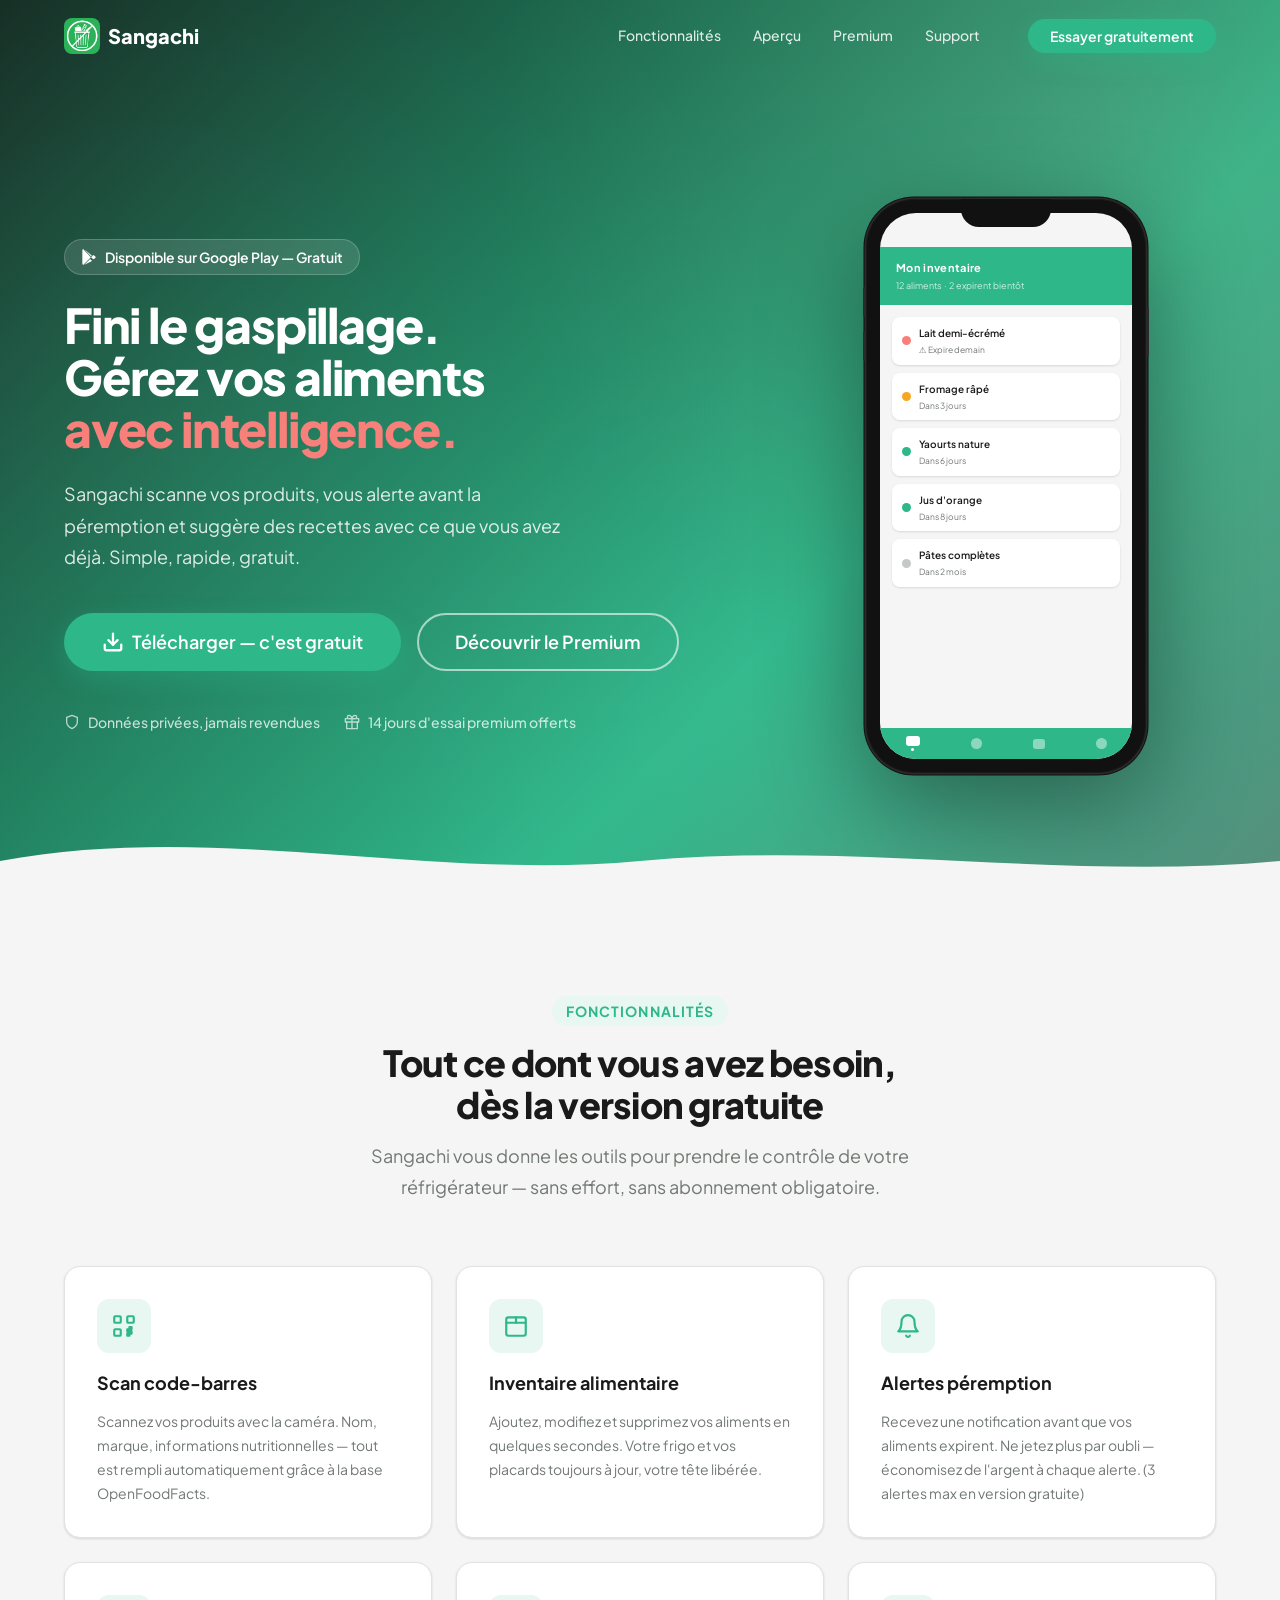
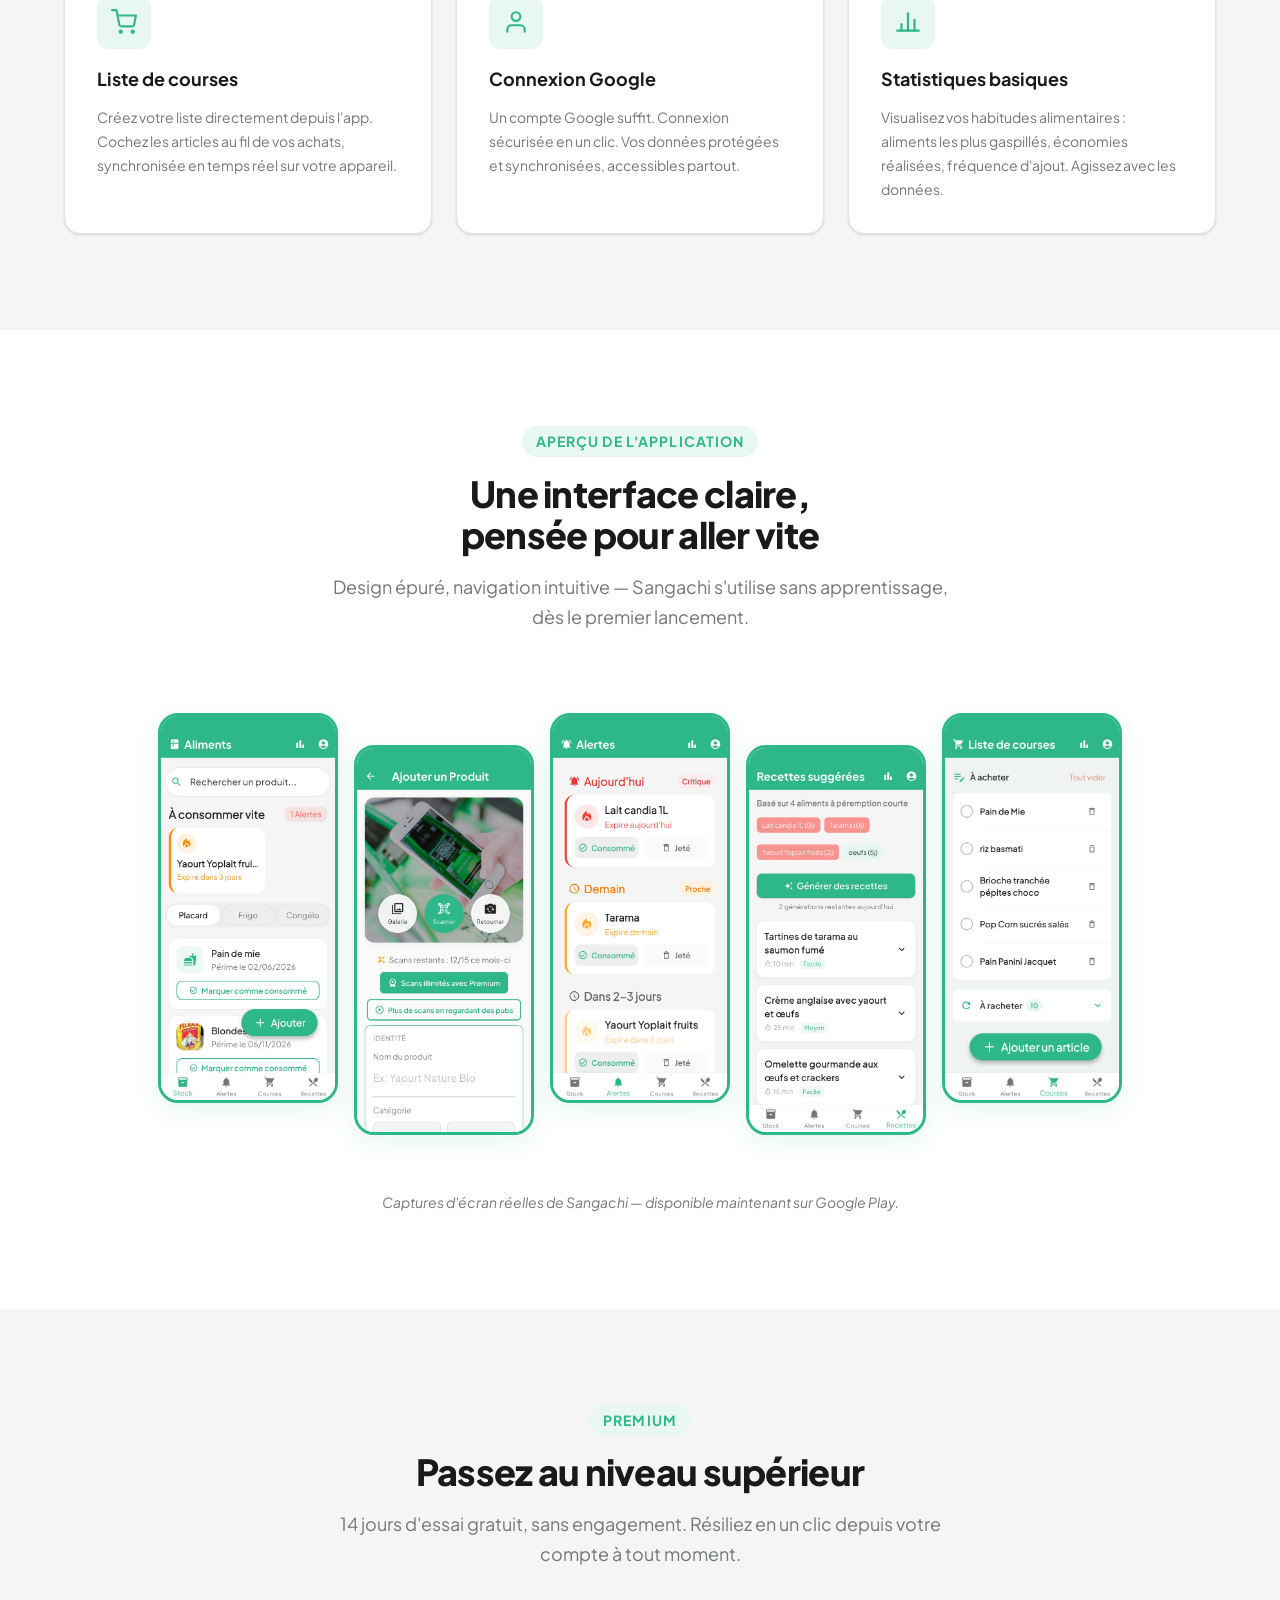
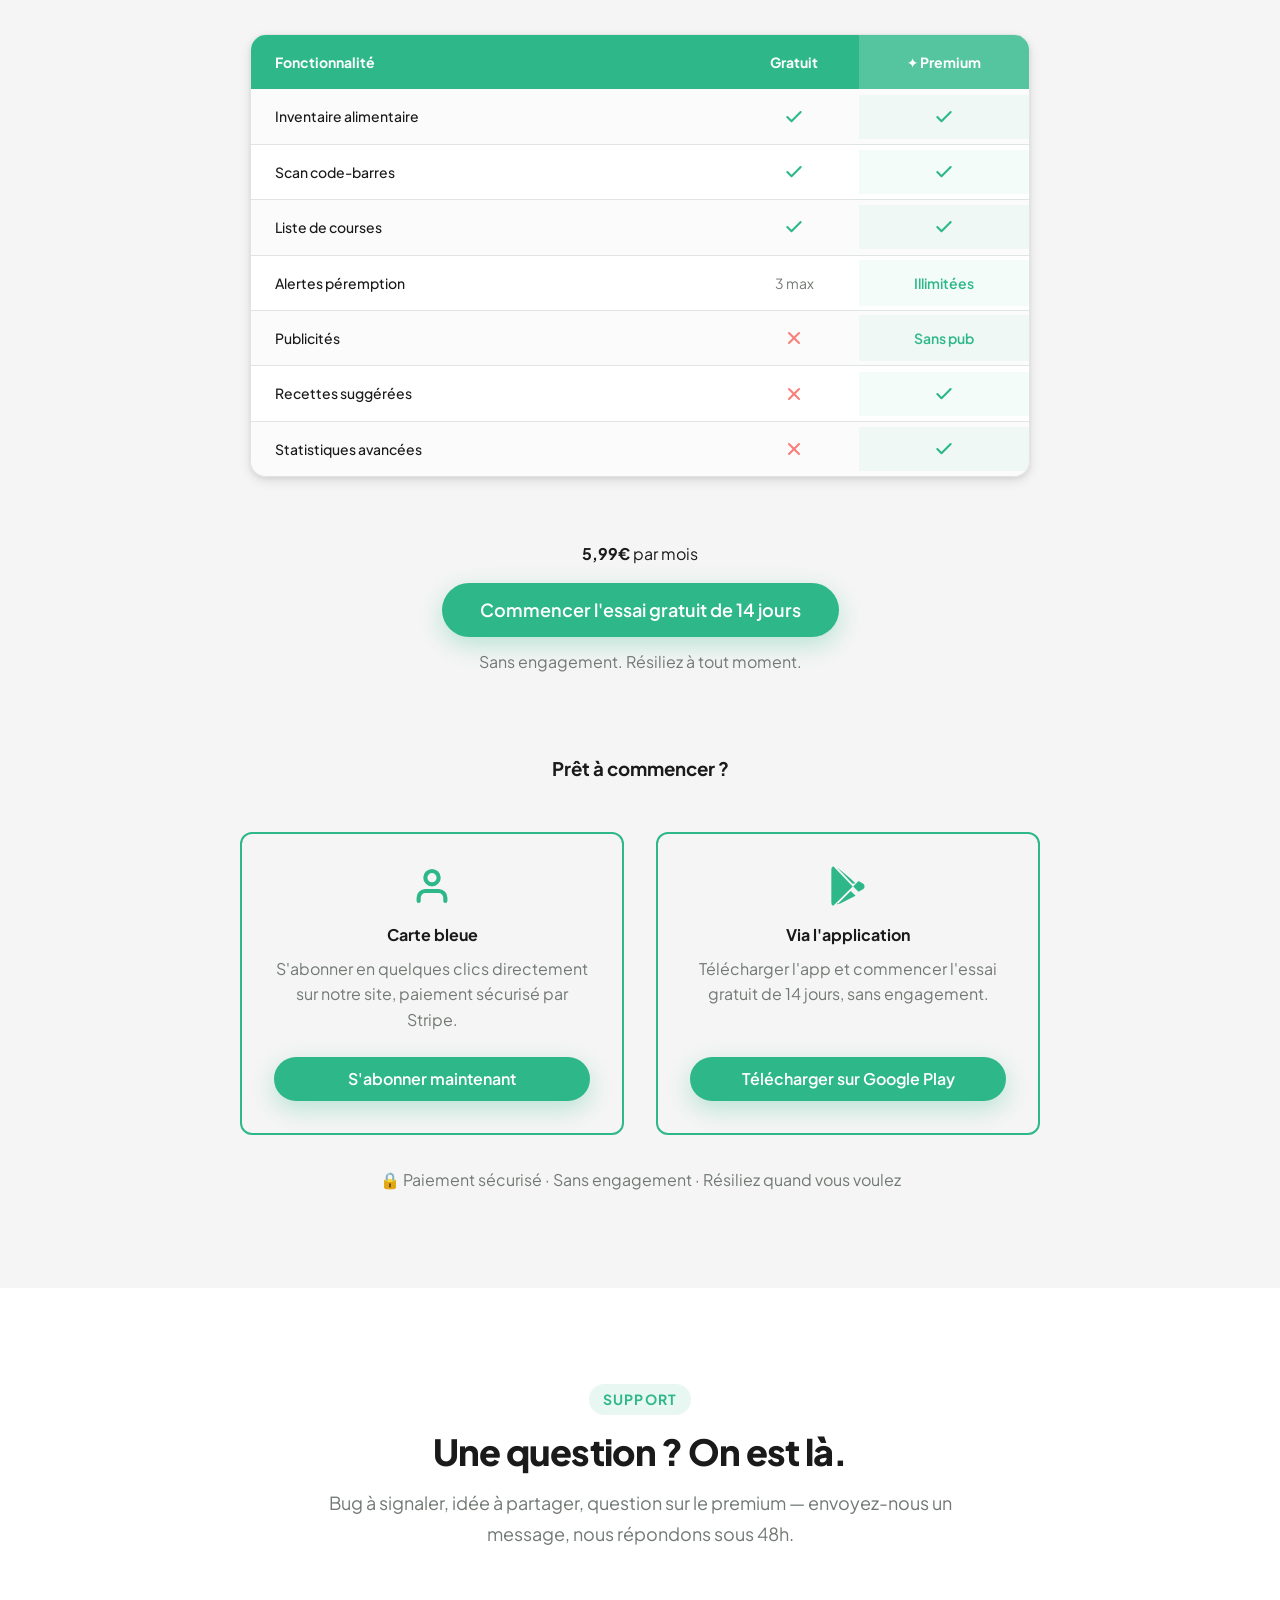
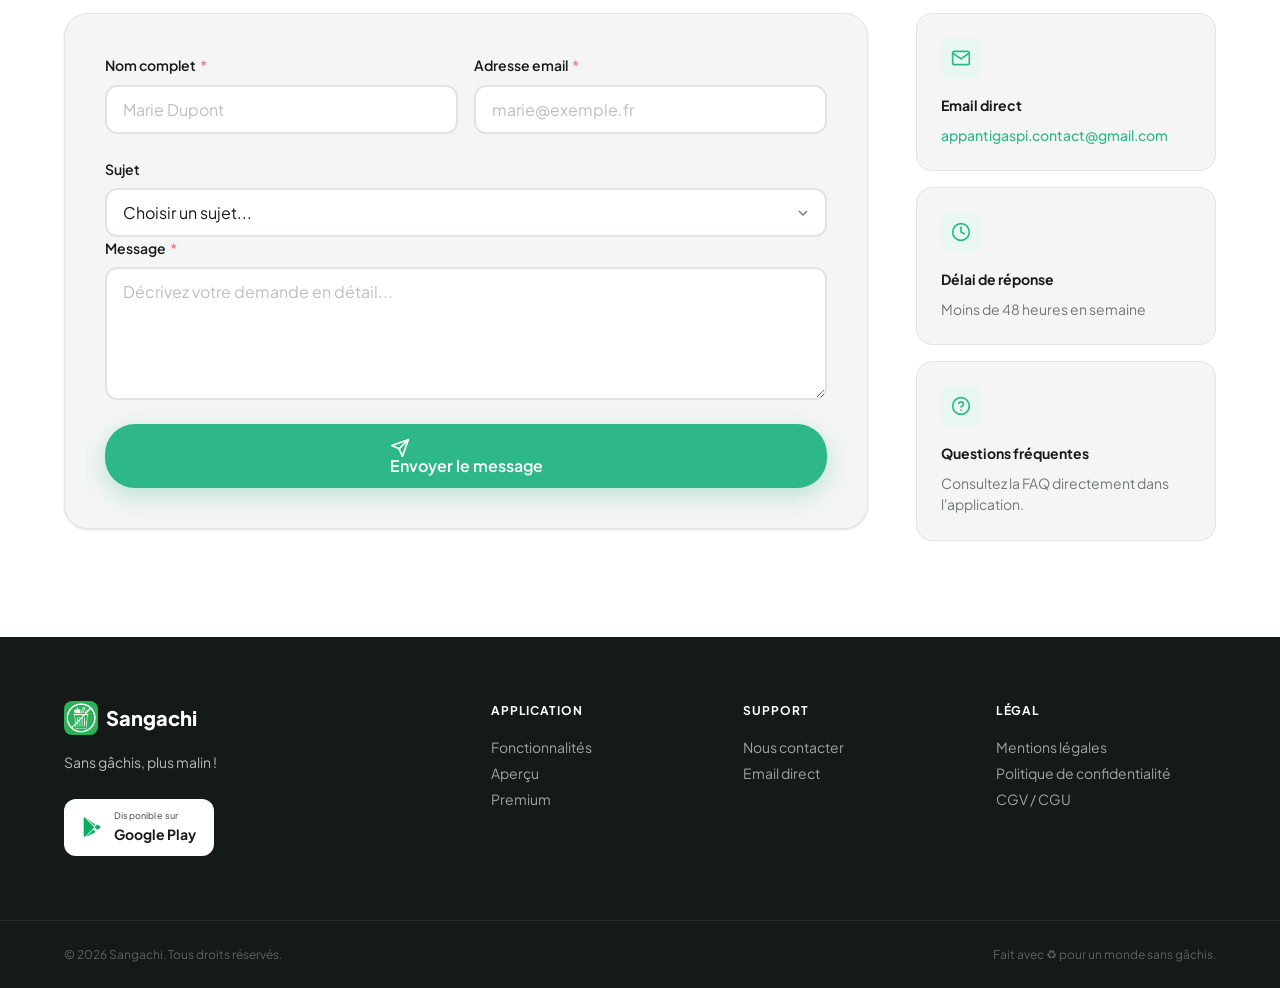
==== commit 715d59e8: "Finalisation galerie de screenshots — Sangachi landing page ✨ Modifications principales : - Galerie " ====
--- a/index.html
+++ b/index.html
@@ -304,87 +304,37 @@
       <p>Design épuré, navigation intuitive — Sangachi s'utilise sans apprentissage, dès le premier lancement.</p>
     </div>
 
-    <div class="screenshots__track">
+    <div class="screenshots__gallery">
 
       <!-- Écran 1 : Inventaire -->
-      <div class="phone-mockup phone-mockup--screenshot">
-        <div class="phone-mockup__notch"></div>
-        <div class="phone-mockup__screen">
-          <div class="screenshot-placeholder">
-            <svg xmlns="http://www.w3.org/2000/svg" viewBox="0 0 24 24" fill="none" stroke="currentColor" stroke-width="1.5" stroke-linecap="round" stroke-linejoin="round">
-              <path d="M3 9h18v10a2 2 0 01-2 2H5a2 2 0 01-2-2V9z"/>
-              <path d="M3 9V6a2 2 0 012-2h14a2 2 0 012 2v3"/>
-            </svg>
-            <span>Inventaire</span>
-          </div>
-        </div>
-      </div>
-
-      <!-- Écran 2 : Scan -->
-      <div class="phone-mockup phone-mockup--screenshot">
-        <div class="phone-mockup__notch"></div>
-        <div class="phone-mockup__screen">
-          <div class="screenshot-placeholder">
-            <svg xmlns="http://www.w3.org/2000/svg" viewBox="0 0 24 24" fill="none" stroke="currentColor" stroke-width="1.5" stroke-linecap="round" stroke-linejoin="round">
-              <rect x="3" y="3" width="6" height="6" rx="1"/><rect x="15" y="3" width="6" height="6" rx="1"/>
-              <rect x="3" y="15" width="6" height="6" rx="1"/>
-              <path d="M15 15h2v2h-2z"/>
-            </svg>
-            <span>Scan produit</span>
-          </div>
-        </div>
+      <div class="screenshot-card">
+        <img src="assets/app_Stock produits.jpg" alt="Inventaire — gestion du stock alimentaire" />
+      </div>
+
+      <!-- Écran 2 : Scanner / Ajouter produit -->
+      <div class="screenshot-card">
+        <img src="assets/app_scan_produits.jpg" alt="Ajouter un produit — scanner code-barres ou galerie" />
       </div>
 
       <!-- Écran 3 : Alertes -->
-      <div class="phone-mockup phone-mockup--screenshot">
-        <div class="phone-mockup__notch"></div>
-        <div class="phone-mockup__screen">
-          <div class="screenshot-placeholder">
-            <svg xmlns="http://www.w3.org/2000/svg" viewBox="0 0 24 24" fill="none" stroke="currentColor" stroke-width="1.5" stroke-linecap="round" stroke-linejoin="round">
-              <path d="M18 8A6 6 0 006 8c0 7-3 9-3 9h18s-3-2-3-9"/>
-              <path d="M13.73 21a2 2 0 01-3.46 0"/>
-            </svg>
-            <span>Alertes</span>
-          </div>
-        </div>
-      </div>
-
-      <!-- Écran 4 : Recettes (Premium) -->
-      <div class="phone-mockup phone-mockup--screenshot">
-        <div class="phone-mockup__notch"></div>
-        <div class="phone-mockup__screen">
-          <div class="screenshot-placeholder">
-            <svg xmlns="http://www.w3.org/2000/svg" viewBox="0 0 24 24" fill="none" stroke="currentColor" stroke-width="1.5" stroke-linecap="round" stroke-linejoin="round">
-              <path d="M18 6h-5a2 2 0 00-2 2v8a2 2 0 002 2h5a2 2 0 002-2V8a2 2 0 00-2-2z"/>
-              <path d="M7 14H4a2 2 0 01-2-2V6a2 2 0 012-2h3"/>
-              <line x1="9" y1="14" x2="9" y2="21"/>
-              <line x1="15" y1="14" x2="15" y2="21"/>
-            </svg>
-            <span>Recettes ✨</span>
-          </div>
-        </div>
-      </div>
-
-      <!-- Écran 5 : Statistiques (Premium) -->
-      <div class="phone-mockup phone-mockup--screenshot">
-        <div class="phone-mockup__notch"></div>
-        <div class="phone-mockup__screen">
-          <div class="screenshot-placeholder">
-            <svg xmlns="http://www.w3.org/2000/svg" viewBox="0 0 24 24" fill="none" stroke="currentColor" stroke-width="1.5" stroke-linecap="round" stroke-linejoin="round">
-              <line x1="18" y1="20" x2="18" y2="10"/>
-              <line x1="12" y1="20" x2="12" y2="4"/>
-              <line x1="6" y1="20" x2="6" y2="14"/>
-              <line x1="2" y1="20" x2="22" y2="20"/>
-            </svg>
-            <span>Statistiques ✨</span>
-          </div>
-        </div>
+      <div class="screenshot-card">
+        <img src="assets/app_alertes.jpg" alt="Alertes de péremption — notifications aliments à consommer" />
+      </div>
+
+      <!-- Écran 4 : Recettes suggérées -->
+      <div class="screenshot-card">
+        <img src="assets/app_recettes.jpg" alt="Recettes suggérées — IA recommande recettes avec aliments en stock" />
+      </div>
+
+      <!-- Écran 5 : Liste de courses -->
+      <div class="screenshot-card">
+        <img src="assets/app_listecourses.jpg" alt="Liste de courses — achats planifiés et synchronisés" />
       </div>
 
     </div>
 
     <p class="screenshots__caption">
-      Captures d'écran réelles à venir — l'app est déjà disponible sur Google Play.
+      Captures d'écran réelles de Sangachi — disponible maintenant sur Google Play.
     </p>
   </div>
 </section>
@@ -473,150 +423,81 @@
       </div>
     </div>
 
-    <!-- Cartes tarifaires -->
-    <div class="pricing-cards">
-
-      <!-- Gratuit -->
-      <div class="pricing-card" data-animate>
-        <div class="pricing-card__name">Gratuit</div>
-        <div class="pricing-card__price">
-          <span class="pricing-card__amount">0€</span>
-        </div>
-        <p class="pricing-card__desc">Pour commencer à réduire votre gaspillage dès aujourd'hui, sans rien débourser.</p>
-        <ul class="pricing-card__features">
-          <li>
-            <svg xmlns="http://www.w3.org/2000/svg" viewBox="0 0 24 24" fill="none" stroke="currentColor" stroke-width="2.5" stroke-linecap="round" stroke-linejoin="round"><polyline points="20 6 9 17 4 12"/></svg>
-            Inventaire illimité
-          </li>
-          <li>
-            <svg xmlns="http://www.w3.org/2000/svg" viewBox="0 0 24 24" fill="none" stroke="currentColor" stroke-width="2.5" stroke-linecap="round" stroke-linejoin="round"><polyline points="20 6 9 17 4 12"/></svg>
-            Scan code-barres
-          </li>
-          <li>
-            <svg xmlns="http://www.w3.org/2000/svg" viewBox="0 0 24 24" fill="none" stroke="currentColor" stroke-width="2.5" stroke-linecap="round" stroke-linejoin="round"><polyline points="20 6 9 17 4 12"/></svg>
-            3 alertes péremption
-          </li>
-          <li>
-            <svg xmlns="http://www.w3.org/2000/svg" viewBox="0 0 24 24" fill="none" stroke="currentColor" stroke-width="2.5" stroke-linecap="round" stroke-linejoin="round"><polyline points="20 6 9 17 4 12"/></svg>
-            Liste de courses
-          </li>
-          <li class="dimmed">
-            <svg xmlns="http://www.w3.org/2000/svg" viewBox="0 0 24 24" fill="none" stroke="currentColor" stroke-width="2.5" stroke-linecap="round" stroke-linejoin="round"><polyline points="20 6 9 17 4 12"/></svg>
-            Statistiques basiques
-          </li>
-        </ul>
-        <a href="#" class="btn btn--outline btn--full" id="cta-download-free">Télécharger gratuitement</a>
-      </div>
-
-      <!-- Premium mensuel (featured) -->
-      <div class="pricing-card pricing-card--featured" data-animate data-animate-delay="1">
-        <div class="pricing-card__badge">Le plus populaire</div>
-        <div class="pricing-card__name">Premium Mensuel</div>
-        <div class="pricing-card__price">
-          <span class="pricing-card__amount">5,99€</span>
-          <span class="pricing-card__period">/mois</span>
-        </div>
-        <p class="pricing-card__desc">14 jours gratuits, puis 5,99 €/mois. Résiliez à tout moment depuis votre compte.</p>
-        <ul class="pricing-card__features">
-          <li>
-            <svg xmlns="http://www.w3.org/2000/svg" viewBox="0 0 24 24" fill="none" stroke="currentColor" stroke-width="2.5" stroke-linecap="round" stroke-linejoin="round"><polyline points="20 6 9 17 4 12"/></svg>
-            Tout du gratuit, plus :
-          </li>
-          <li>
-            <svg xmlns="http://www.w3.org/2000/svg" viewBox="0 0 24 24" fill="none" stroke="currentColor" stroke-width="2.5" stroke-linecap="round" stroke-linejoin="round"><polyline points="20 6 9 17 4 12"/></svg>
-            Alertes <strong>illimitées</strong>
-          </li>
-          <li>
-            <svg xmlns="http://www.w3.org/2000/svg" viewBox="0 0 24 24" fill="none" stroke="currentColor" stroke-width="2.5" stroke-linecap="round" stroke-linejoin="round"><polyline points="20 6 9 17 4 12"/></svg>
-            Sans publicité
-          </li>
-          <li>
-            <svg xmlns="http://www.w3.org/2000/svg" viewBox="0 0 24 24" fill="none" stroke="currentColor" stroke-width="2.5" stroke-linecap="round" stroke-linejoin="round"><polyline points="20 6 9 17 4 12"/></svg>
-            Recettes suggérées
-          </li>
-          <li>
-            <svg xmlns="http://www.w3.org/2000/svg" viewBox="0 0 24 24" fill="none" stroke="currentColor" stroke-width="2.5" stroke-linecap="round" stroke-linejoin="round"><polyline points="20 6 9 17 4 12"/></svg>
-            Statistiques avancées
-          </li>
-        </ul>
-        <a href="#pricing-table" class="btn btn--primary btn--full">Commencer l'essai gratuit</a>
-      </div>
-
-      <!-- Annuel (bientôt) -->
-      <div class="pricing-card" data-animate data-animate-delay="2">
-        <div class="pricing-card__badge pricing-card__badge--accent">Bientôt disponible</div>
-        <div class="pricing-card__name">Premium Annuel</div>
-        <div class="pricing-card__price">
-          <span class="pricing-card__amount">59,90€</span>
-          <span class="pricing-card__period">/an</span>
-        </div>
-        <p class="pricing-card__desc">Toutes les fonctionnalités premium avec 2 mois offerts. Bientôt disponible.</p>
-        <ul class="pricing-card__features">
-          <li>
-            <svg xmlns="http://www.w3.org/2000/svg" viewBox="0 0 24 24" fill="none" stroke="currentColor" stroke-width="2.5" stroke-linecap="round" stroke-linejoin="round"><polyline points="20 6 9 17 4 12"/></svg>
-            Toutes les fonctionnalités premium
-          </li>
-          <li>
-            <svg xmlns="http://www.w3.org/2000/svg" viewBox="0 0 24 24" fill="none" stroke="currentColor" stroke-width="2.5" stroke-linecap="round" stroke-linejoin="round"><polyline points="20 6 9 17 4 12"/></svg>
-            Priorité support
-          </li>
-          <li>
-            <svg xmlns="http://www.w3.org/2000/svg" viewBox="0 0 24 24" fill="none" stroke="currentColor" stroke-width="2.5" stroke-linecap="round" stroke-linejoin="round"><polyline points="20 6 9 17 4 12"/></svg>
-            Accès avant-première aux nouvelles fonctionnalités
-          </li>
-          <li>
-            <svg xmlns="http://www.w3.org/2000/svg" viewBox="0 0 24 24" fill="none" stroke="currentColor" stroke-width="2.5" stroke-linecap="round" stroke-linejoin="round"><polyline points="20 6 9 17 4 12"/></svg>
-            Économisez 20% par rapport au mensuel
-          </li>
-        </ul>
-        <button class="btn btn--outline btn--full" disabled>Bientôt disponible</button>
-      </div>
-
-    </div>
-
-    <!-- Zone Stripe Pricing Table -->
-    <div class="stripe-section" id="pricing-table" data-animate>
-      <div class="stripe-section__header">
-        <h3>Abonnez-vous en toute sécurité</h3>
-        <p>Paiement sécurisé par <strong>Stripe</strong>. Vos données bancaires ne nous sont jamais transmises. Annulation en un clic depuis votre compte.</p>
-      </div>
-
-      <!-- Placeholder — remplacer par le composant Stripe après configuration :
-      <stripe-pricing-table
-        pricing-table-id="prctbl_REPLACE_WITH_YOUR_TABLE_ID"
-        publishable-key="pk_live_REPLACE_WITH_YOUR_PUBLISHABLE_KEY">
-      </stripe-pricing-table>
-      -->
-
-      <div class="stripe-placeholder">
-        <!-- Lock icon -->
-        <svg xmlns="http://www.w3.org/2000/svg" viewBox="0 0 24 24" fill="none" stroke="currentColor" stroke-width="1.5" stroke-linecap="round" stroke-linejoin="round">
-          <rect x="3" y="11" width="18" height="11" rx="2" ry="2"/>
-          <path d="M7 11V7a5 5 0 0110 0v4"/>
-        </svg>
-        <h4>Paiement sécurisé par Stripe</h4>
-        <p>Le module de paiement est en cours de configuration. En attendant, souscrivez directement depuis l'application Android via Google Play.</p>
-        <a href="#" class="btn btn--primary" id="cta-playstore-stripe">
-          <svg xmlns="http://www.w3.org/2000/svg" viewBox="0 0 24 24" fill="currentColor" width="20" height="20">
-            <path d="M3.18 23.88L14.8 12.26 3.18.16A2 2 0 002 2v19.88a2 2 0 001.18 2zM16.54 10.5l-2.9-2.9L5.39.78l9.15 9.72zM21.2 10.7l-2.88-1.66-3.2 3.2 3.2 3.2 2.9-1.67A2 2 0 0021.2 10.7zM5.39 23.22l8.25-8.22 2.9 2.9-9.15 4.65a2 2 0 01-2-.33z"/>
-          </svg>
-          Souscrire via Google Play
-        </a>
-      </div>
-
-      <div class="stripe-trust">
-        <!-- Lock mini icon -->
-        <svg xmlns="http://www.w3.org/2000/svg" viewBox="0 0 24 24" fill="none" stroke="currentColor" stroke-width="2" stroke-linecap="round" stroke-linejoin="round">
-          <rect x="3" y="11" width="18" height="11" rx="2"/><path d="M7 11V7a5 5 0 0110 0v4"/>
-        </svg>
-        Connexion SSL sécurisée
-        <span style="opacity:0.4">·</span>
-        Aucun engagement
-        <span style="opacity:0.4">·</span>
-        14 jours d'essai offerts
-        <span style="opacity:0.4">·</span>
-        Résiliation immédiate
-      </div>
+    <!-- Offre Premium -->
+    <div class="premium-offer" data-animate style="text-align: center; margin-top: var(--space-12);">
+      <p style="font-size: var(--text-lg); color: var(--color-gray-700); margin-bottom: var(--space-4);">
+        <strong>5,99€</strong> par mois
+      </p>
+      <a href="#pricing-table" class="btn btn--primary btn--lg" style="margin: 0 auto;">
+        Commencer l'essai gratuit de 14 jours
+      </a>
+      <p style="font-size: var(--text-sm); color: var(--color-neutral); margin-top: var(--space-3);">
+        Sans engagement. Résiliez à tout moment.
+      </p>
+    </div>
+
+    <!-- Zone Prêt à commencer : 2 options côte à côte -->
+    <div class="cta-section" id="pricing-table" data-animate style="margin-top: var(--space-20);">
+      <h3 style="text-align: center; margin-bottom: var(--space-12);">Prêt à commencer ?</h3>
+
+      <div style="display: grid; grid-template-columns: 1fr 1fr; gap: var(--space-8); max-width: 800px; margin: 0 auto;">
+
+        <!-- Carré 1 : Via le web (Stripe) -->
+        <div style="
+          border: 2px solid var(--color-primary);
+          border-radius: 12px;
+          padding: var(--space-8);
+          text-align: center;
+          display: flex;
+          flex-direction: column;
+          justify-content: space-between;
+          min-height: 280px;
+        ">
+          <div>
+            <svg xmlns="http://www.w3.org/2000/svg" viewBox="0 0 24 24" fill="none" stroke="var(--color-primary)" stroke-width="2.5" stroke-linecap="round" stroke-linejoin="round" width="40" height="40" style="margin: 0 auto var(--space-4);">
+              <path d="M20 21v-2a4 4 0 0 0-4-4H8a4 4 0 0 0-4 4v2"/>
+              <circle cx="12" cy="7" r="4"/>
+            </svg>
+            <h4 style="font-size: var(--text-lg); font-weight: 700; margin-bottom: var(--space-2);">Carte bleue</h4>
+            <p style="font-size: var(--text-sm); color: var(--color-neutral); line-height: 1.6;">
+              S'abonner en quelques clics directement sur notre site, paiement sécurisé par Stripe.
+            </p>
+          </div>
+          <a href="#" class="btn btn--primary btn--md" style="width: 100%; margin-top: var(--space-6);">
+            S'abonner maintenant
+          </a>
+        </div>
+
+        <!-- Carré 2 : Via l'app (Google Play) -->
+        <div style="
+          border: 2px solid var(--color-primary);
+          border-radius: 12px;
+          padding: var(--space-8);
+          text-align: center;
+          display: flex;
+          flex-direction: column;
+          justify-content: space-between;
+          min-height: 280px;
+        ">
+          <div>
+            <svg xmlns="http://www.w3.org/2000/svg" viewBox="0 0 24 24" fill="var(--color-primary)" width="40" height="40" style="margin: 0 auto var(--space-4);">
+              <path d="M3.18 23.88L14.8 12.26 3.18.16A2 2 0 002 2v19.88a2 2 0 001.18 2zM16.54 10.5l-2.9-2.9L5.39.78l9.15 9.72zM21.2 10.7l-2.88-1.66-3.2 3.2 3.2 3.2 2.9-1.67A2 2 0 0021.2 10.7zM5.39 23.22l8.25-8.22 2.9 2.9-9.15 4.65a2 2 0 01-2-.33z"/>
+            </svg>
+            <h4 style="font-size: var(--text-lg); font-weight: 700; margin-bottom: var(--space-2);">Via l'application</h4>
+            <p style="font-size: var(--text-sm); color: var(--color-neutral); line-height: 1.6;">
+              Télécharger l'app et commencer l'essai gratuit de 14 jours, sans engagement.
+            </p>
+          </div>
+          <a href="#" class="btn btn--primary btn--md" id="cta-playstore-stripe" style="width: 100%; margin-top: var(--space-6);">
+            Télécharger sur Google Play
+          </a>
+        </div>
+
+      </div>
+
+      <p style="font-size: var(--text-sm); color: var(--color-neutral); text-align: center; margin-top: var(--space-8);">
+        🔒 Paiement sécurisé · Sans engagement · Résiliez quand vous voulez
+      </p>
     </div>
 
   </div>
--- a/css/styles.css
+++ b/css/styles.css
@@ -508,8 +508,6 @@
   box-shadow:
     0 0 0 1.5px #2a2a2a,
     0 0 0 2.5px #111,
-    0 40px 80px rgba(0,0,0,0.55),
-    0 20px 40px rgba(0,0,0,0.35),
     inset 0 0 0 1px rgba(255,255,255,0.04);
   flex-shrink: 0;
 }
@@ -820,6 +818,64 @@
 
 .screenshots__track .phone-mockup:nth-child(even) {
   transform: translateY(28px);
+}
+
+/* Galerie scrollable horizontal épurée avec bordure verte */
+.screenshots__gallery {
+  display: flex;
+  gap: var(--space-4);
+  justify-content: center;
+  padding-block: var(--space-8);
+  padding-bottom: var(--space-12);
+  overflow-x: auto;
+  scroll-snap-type: x mandatory;
+  -webkit-overflow-scrolling: touch;
+  scrollbar-width: none;
+}
+
+.screenshots__gallery::-webkit-scrollbar {
+  display: none;
+}
+
+.screenshot-card {
+  position: relative;
+  width: 180px;
+  border: 3px solid var(--color-primary);
+  border-radius: 20px;
+  overflow: hidden;
+  box-shadow: 0 8px 24px rgba(46, 184, 138, 0.12);
+  transition: transform 0.3s ease, box-shadow 0.3s ease;
+  aspect-ratio: 9 / 19.5;
+  flex-shrink: 0;
+  scroll-snap-align: center;
+}
+
+.screenshot-card:nth-child(odd) {
+  transform: translateY(-16px);
+}
+
+.screenshot-card:nth-child(even) {
+  transform: translateY(16px);
+}
+
+.screenshot-card:hover {
+  transform: translateY(-4px);
+  box-shadow: 0 12px 32px rgba(46, 184, 138, 0.18);
+}
+
+.screenshot-card:nth-child(odd):hover {
+  transform: translateY(-20px);
+}
+
+.screenshot-card:nth-child(even):hover {
+  transform: translateY(12px);
+}
+
+.screenshot-card img {
+  width: 100%;
+  height: 100%;
+  object-fit: cover;
+  display: block;
 }
 
 .screenshots__caption {
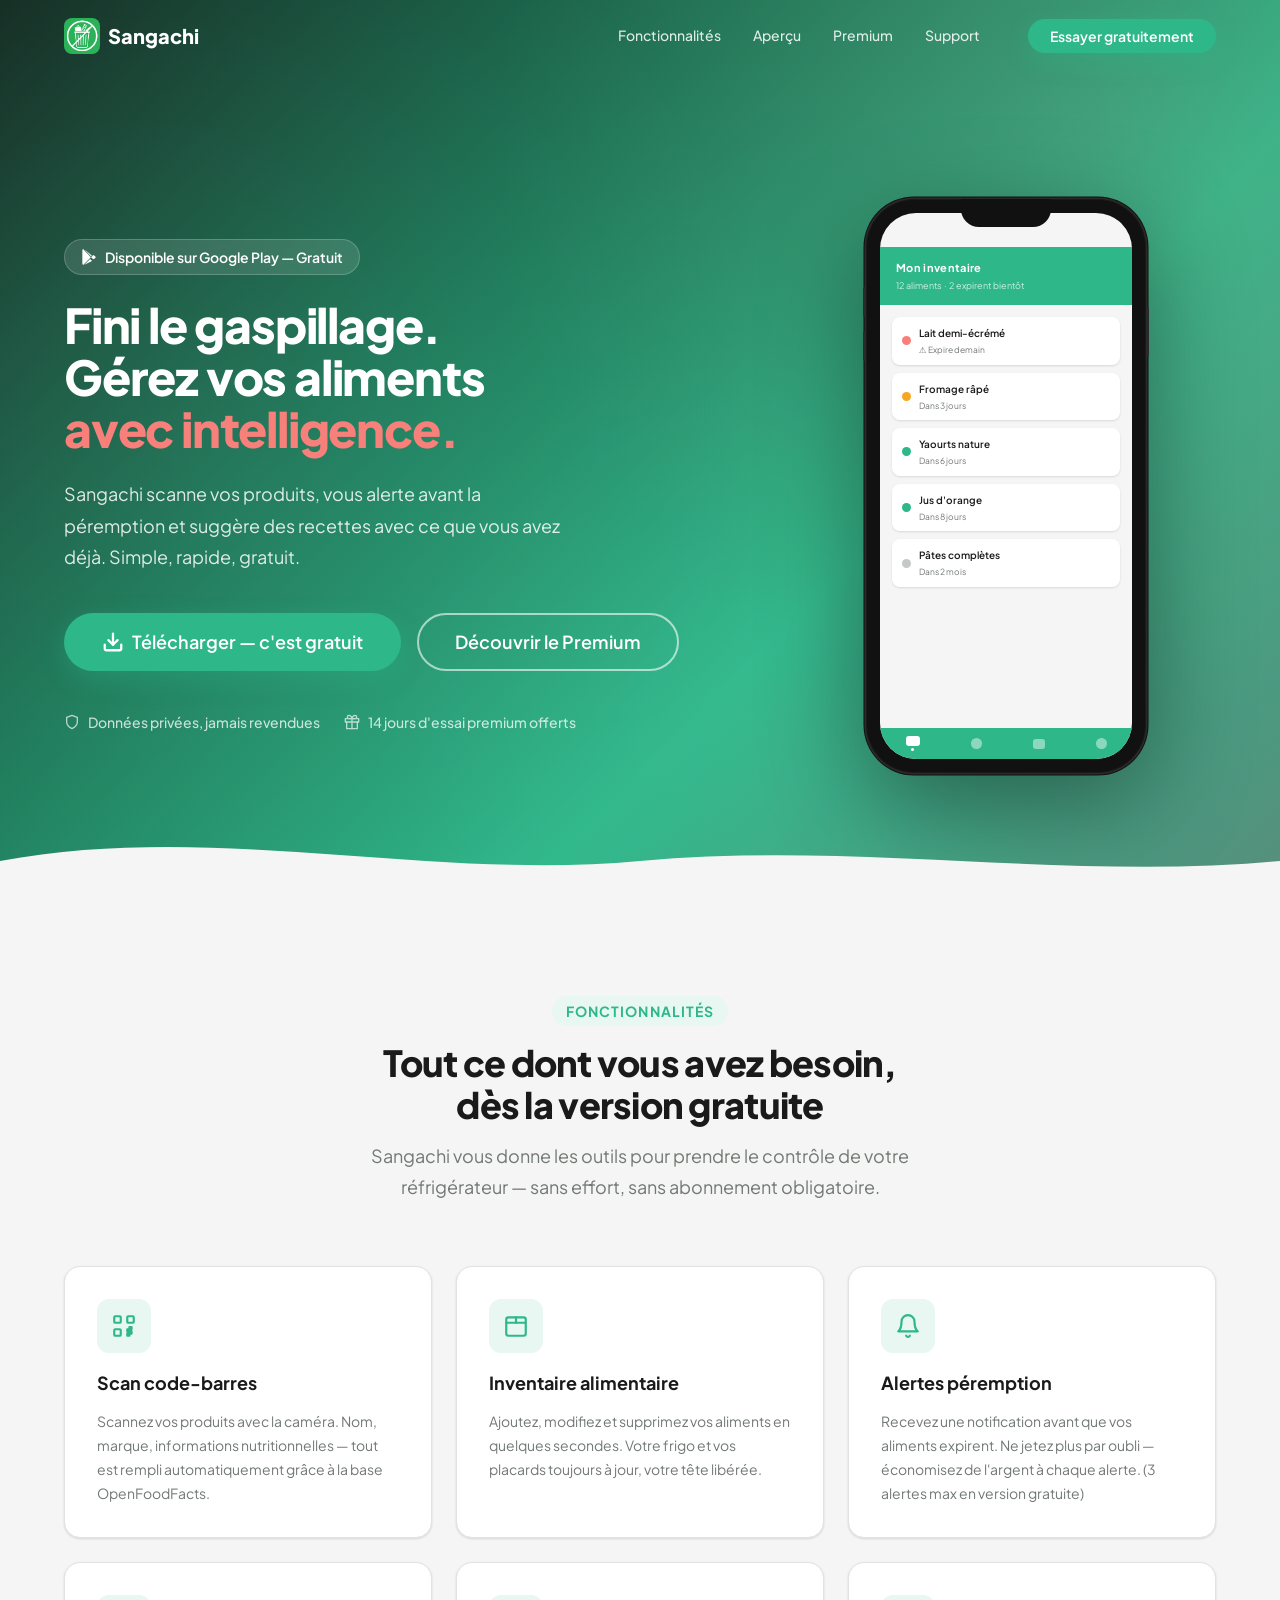
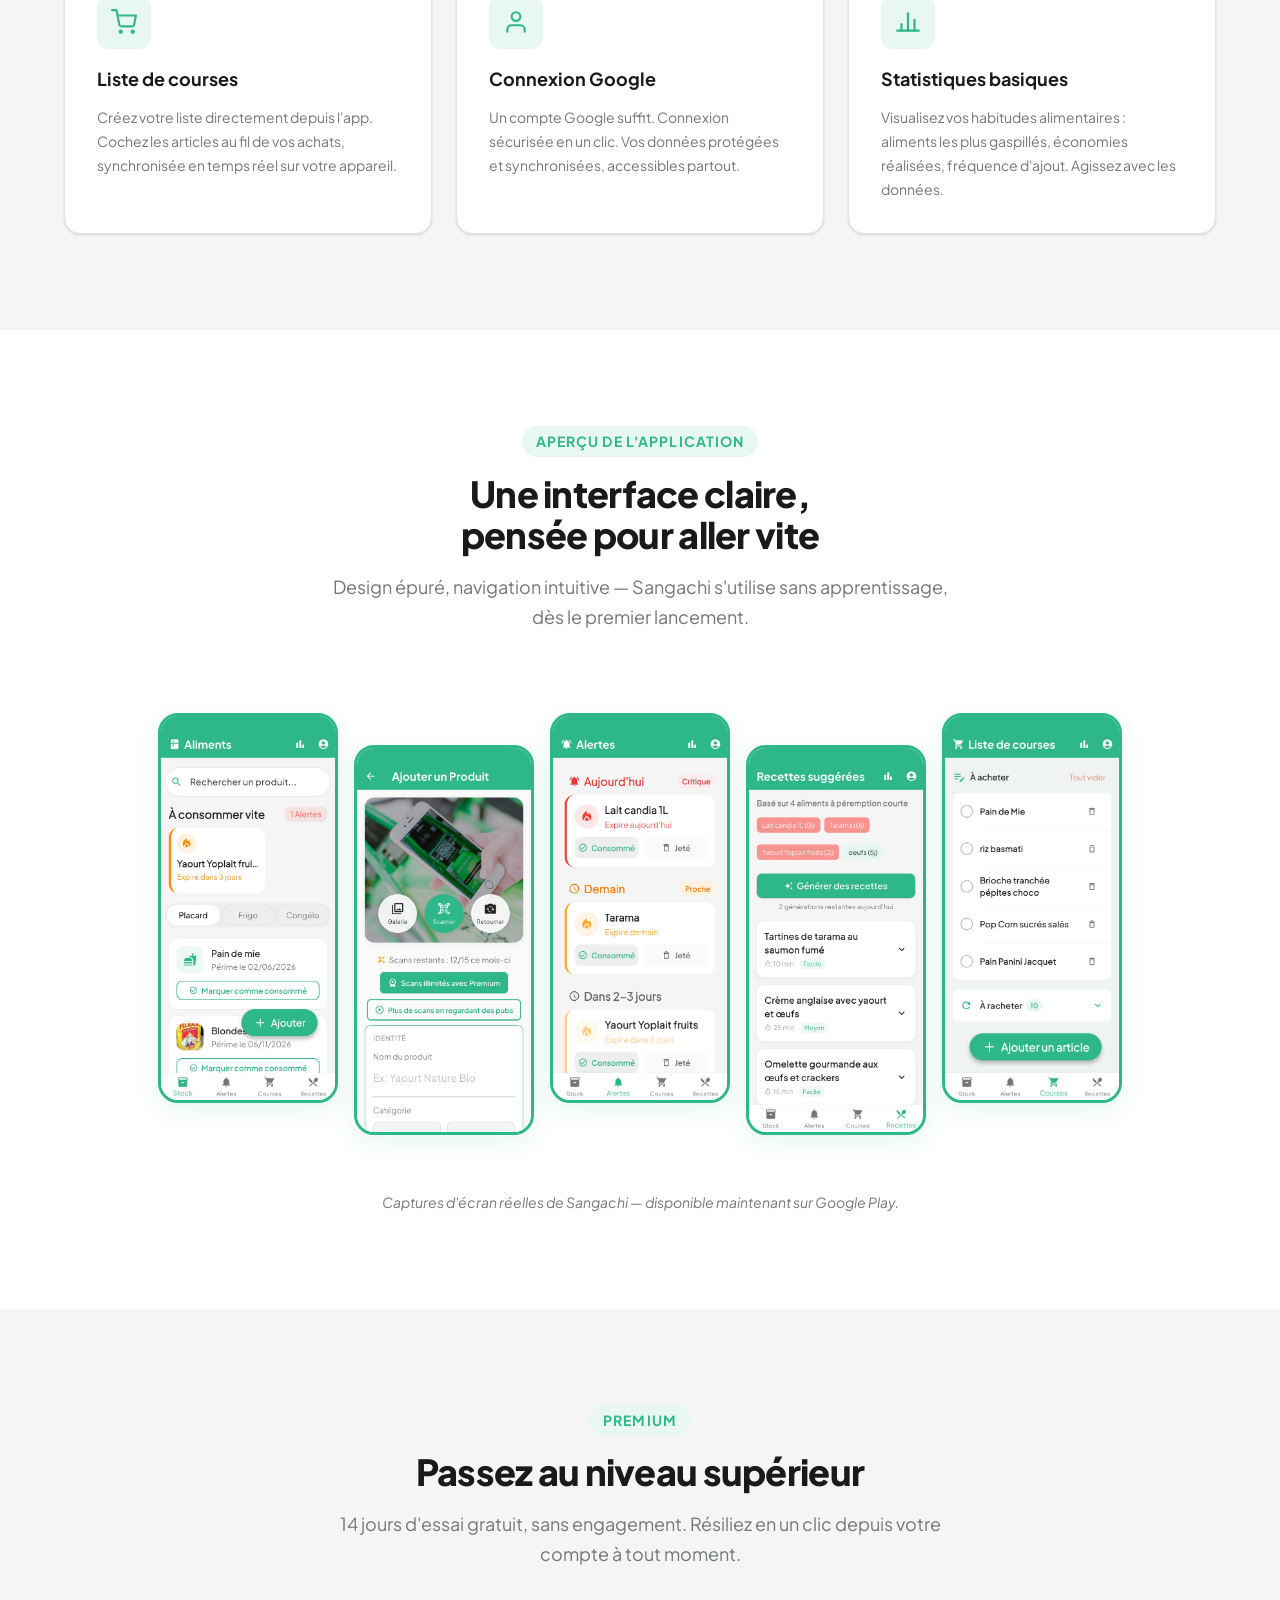
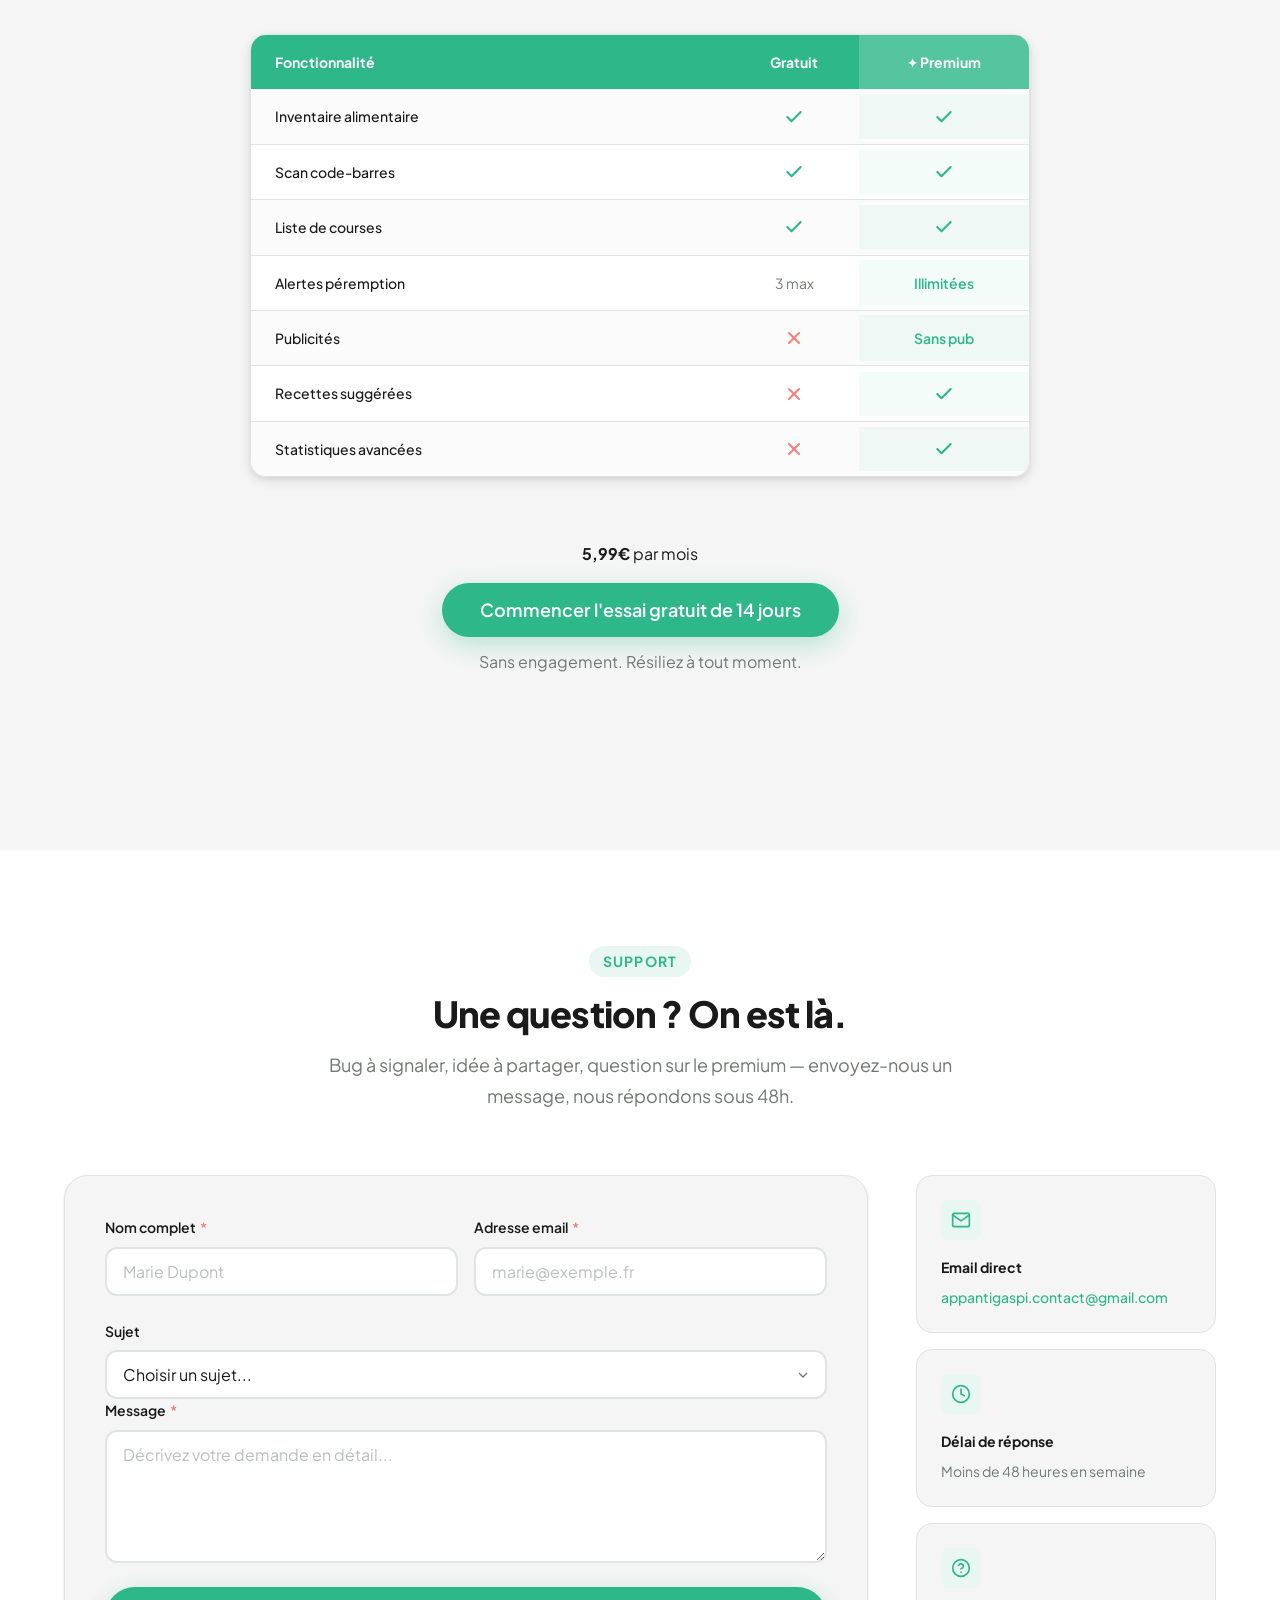
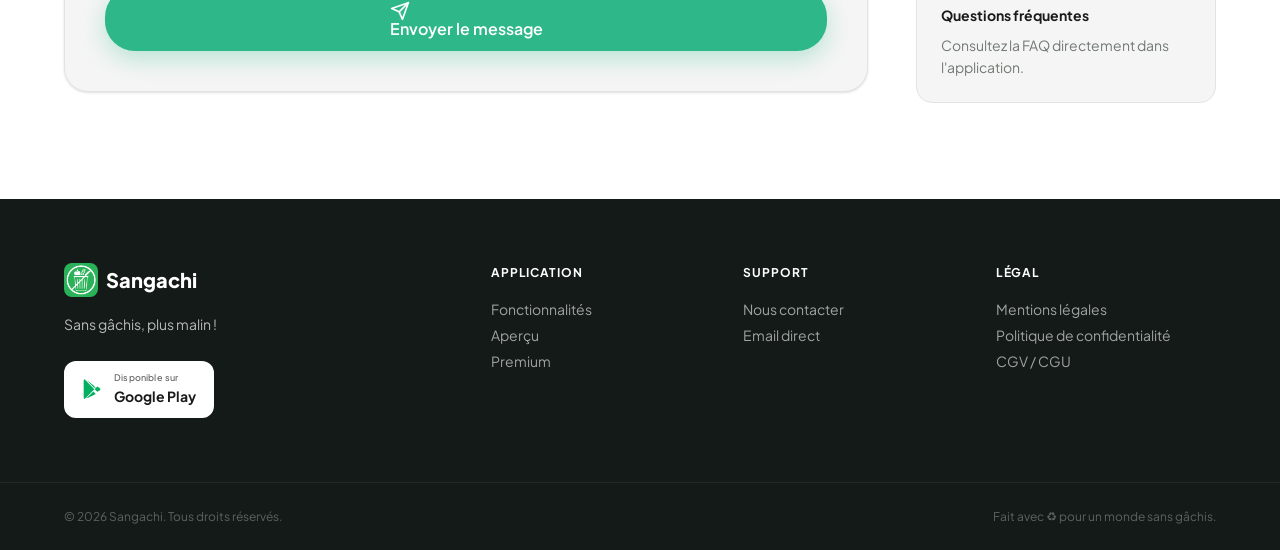
==== commit dcf19fcd: "Intégration Stripe Pricing Table - Script Stripe décommenté et activé - Pricing Table ID: prctbl_1TZ" ====
--- a/index.html
+++ b/index.html
@@ -17,8 +17,8 @@
   <link rel="icon" type="image/png" href="assets/icon_launcher.png" />
   <link rel="stylesheet" href="css/styles.css" />
 
-  <!-- Stripe Pricing Table (à activer après configuration du dashboard Stripe) -->
-  <!-- <script async src="https://js.stripe.com/v3/pricing-table.js"></script> -->
+  <!-- Stripe Pricing Table -->
+  <script async src="https://js.stripe.com/v3/pricing-table.js"></script>
 
   <title>Sangachi — Sans gâchis, plus malin !</title>
 </head>
@@ -436,68 +436,12 @@
       </p>
     </div>
 
-    <!-- Zone Prêt à commencer : 2 options côte à côte -->
-    <div class="cta-section" id="pricing-table" data-animate style="margin-top: var(--space-20);">
-      <h3 style="text-align: center; margin-bottom: var(--space-12);">Prêt à commencer ?</h3>
-
-      <div style="display: grid; grid-template-columns: 1fr 1fr; gap: var(--space-8); max-width: 800px; margin: 0 auto;">
-
-        <!-- Carré 1 : Via le web (Stripe) -->
-        <div style="
-          border: 2px solid var(--color-primary);
-          border-radius: 12px;
-          padding: var(--space-8);
-          text-align: center;
-          display: flex;
-          flex-direction: column;
-          justify-content: space-between;
-          min-height: 280px;
-        ">
-          <div>
-            <svg xmlns="http://www.w3.org/2000/svg" viewBox="0 0 24 24" fill="none" stroke="var(--color-primary)" stroke-width="2.5" stroke-linecap="round" stroke-linejoin="round" width="40" height="40" style="margin: 0 auto var(--space-4);">
-              <path d="M20 21v-2a4 4 0 0 0-4-4H8a4 4 0 0 0-4 4v2"/>
-              <circle cx="12" cy="7" r="4"/>
-            </svg>
-            <h4 style="font-size: var(--text-lg); font-weight: 700; margin-bottom: var(--space-2);">Carte bleue</h4>
-            <p style="font-size: var(--text-sm); color: var(--color-neutral); line-height: 1.6;">
-              S'abonner en quelques clics directement sur notre site, paiement sécurisé par Stripe.
-            </p>
-          </div>
-          <a href="#" class="btn btn--primary btn--md" style="width: 100%; margin-top: var(--space-6);">
-            S'abonner maintenant
-          </a>
-        </div>
-
-        <!-- Carré 2 : Via l'app (Google Play) -->
-        <div style="
-          border: 2px solid var(--color-primary);
-          border-radius: 12px;
-          padding: var(--space-8);
-          text-align: center;
-          display: flex;
-          flex-direction: column;
-          justify-content: space-between;
-          min-height: 280px;
-        ">
-          <div>
-            <svg xmlns="http://www.w3.org/2000/svg" viewBox="0 0 24 24" fill="var(--color-primary)" width="40" height="40" style="margin: 0 auto var(--space-4);">
-              <path d="M3.18 23.88L14.8 12.26 3.18.16A2 2 0 002 2v19.88a2 2 0 001.18 2zM16.54 10.5l-2.9-2.9L5.39.78l9.15 9.72zM21.2 10.7l-2.88-1.66-3.2 3.2 3.2 3.2 2.9-1.67A2 2 0 0021.2 10.7zM5.39 23.22l8.25-8.22 2.9 2.9-9.15 4.65a2 2 0 01-2-.33z"/>
-            </svg>
-            <h4 style="font-size: var(--text-lg); font-weight: 700; margin-bottom: var(--space-2);">Via l'application</h4>
-            <p style="font-size: var(--text-sm); color: var(--color-neutral); line-height: 1.6;">
-              Télécharger l'app et commencer l'essai gratuit de 14 jours, sans engagement.
-            </p>
-          </div>
-          <a href="#" class="btn btn--primary btn--md" id="cta-playstore-stripe" style="width: 100%; margin-top: var(--space-6);">
-            Télécharger sur Google Play
-          </a>
-        </div>
-
-      </div>
-
-      <p style="font-size: var(--text-sm); color: var(--color-neutral); text-align: center; margin-top: var(--space-8);">
-        🔒 Paiement sécurisé · Sans engagement · Résiliez quand vous voulez
-      </p>
+    <!-- Stripe Pricing Table -->
+    <div id="pricing-table" data-animate style="margin-top: var(--space-20);">
+      <stripe-pricing-table
+        pricing-table-id="prctbl_1TZ9O0BOUHJOT3gZjOXPqvZ9"
+        publishable-key="pk_live_51JtW8RBOUHJOT3gZZcm2AXp3yzehg2aAg8ZvsiLyGUyhJVUT017vYRU6PsubgNkpawgQm700pERqzl4xZPJdzUPt006gR9A7Vm">
+      </stripe-pricing-table>
     </div>
 
   </div>
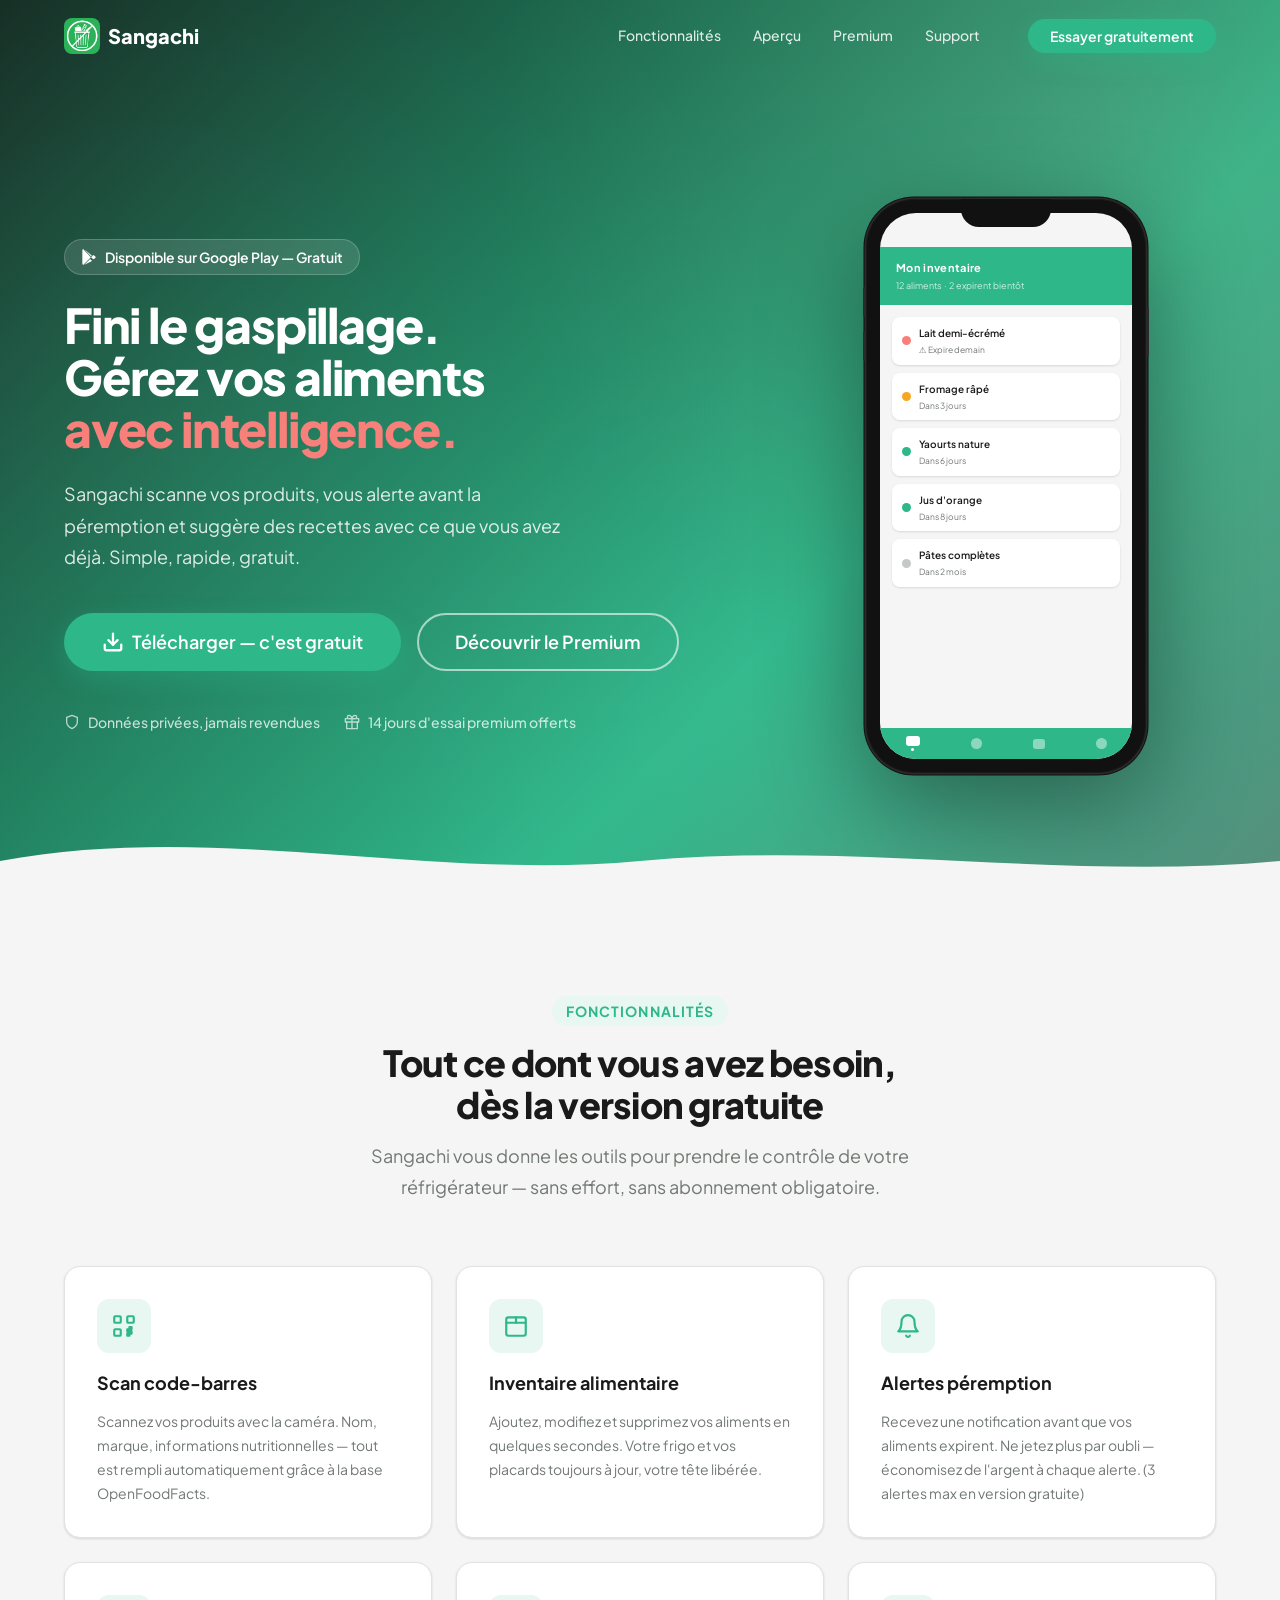
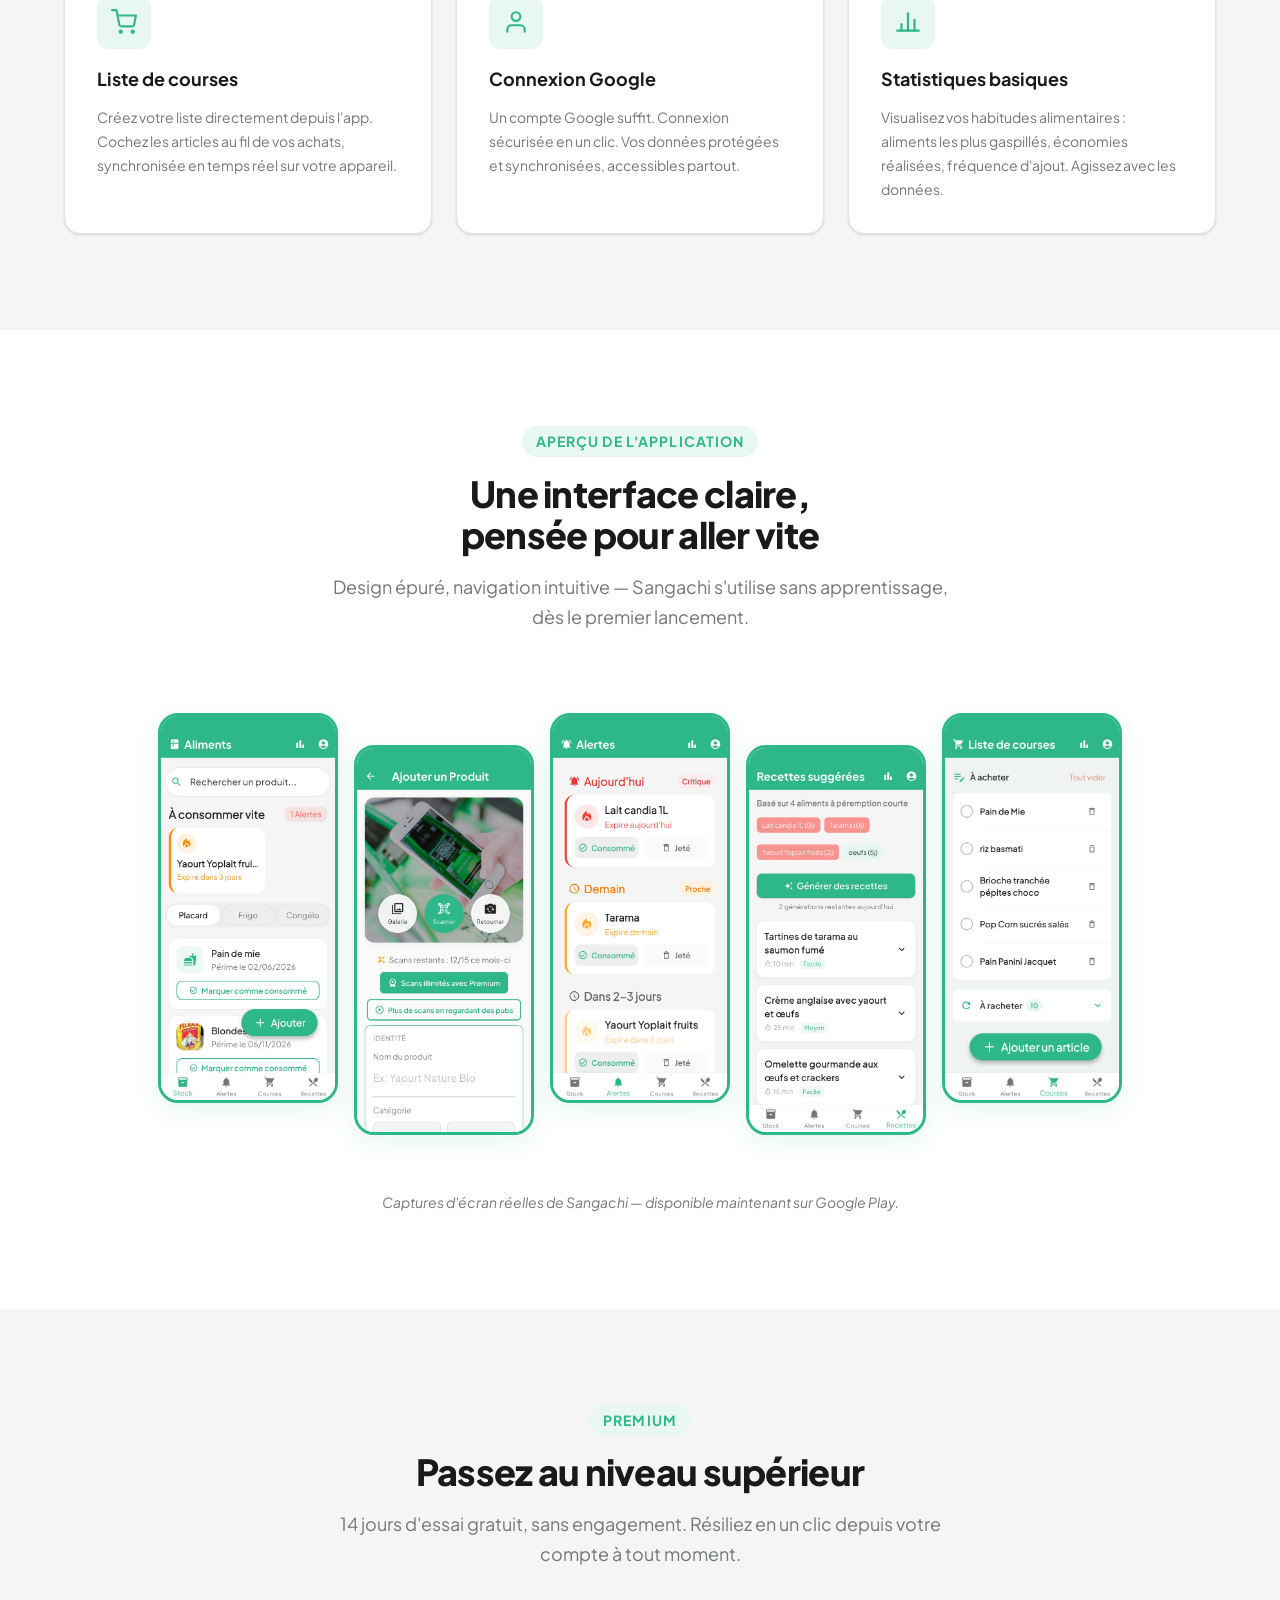
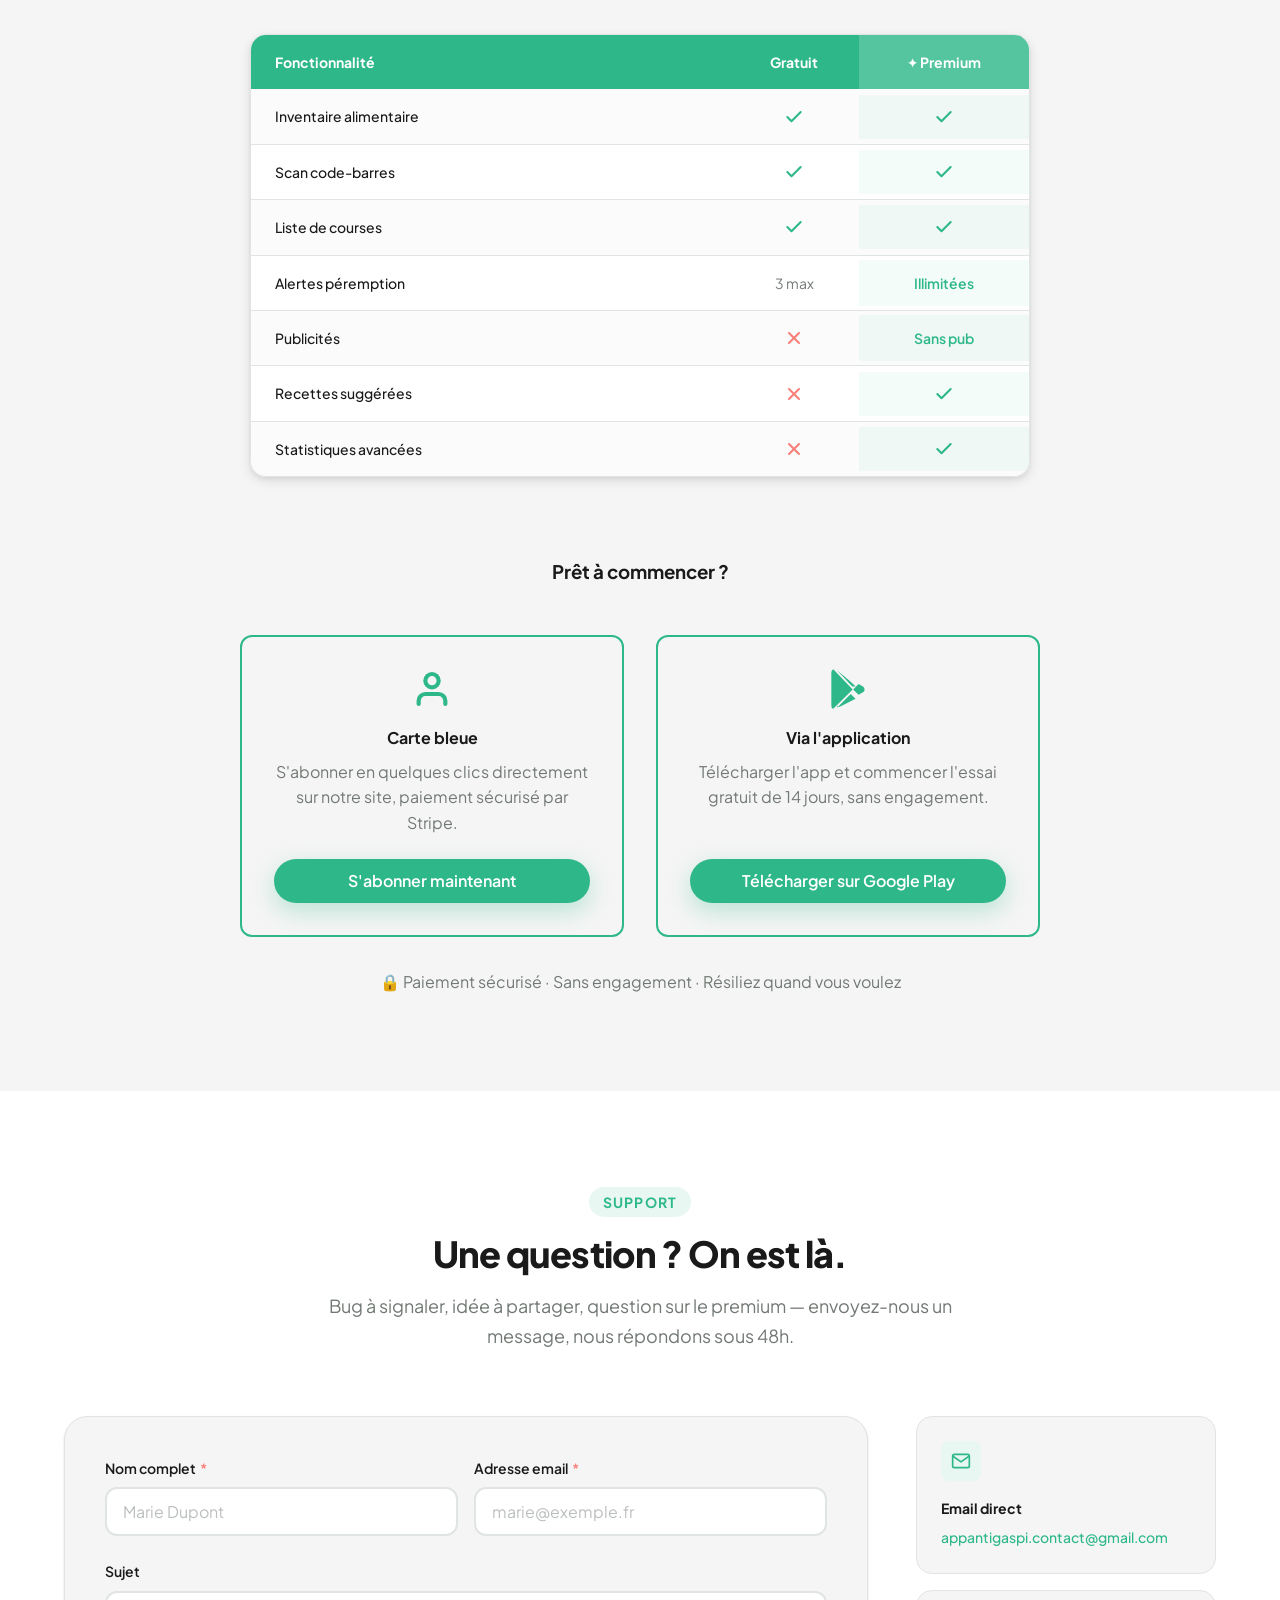
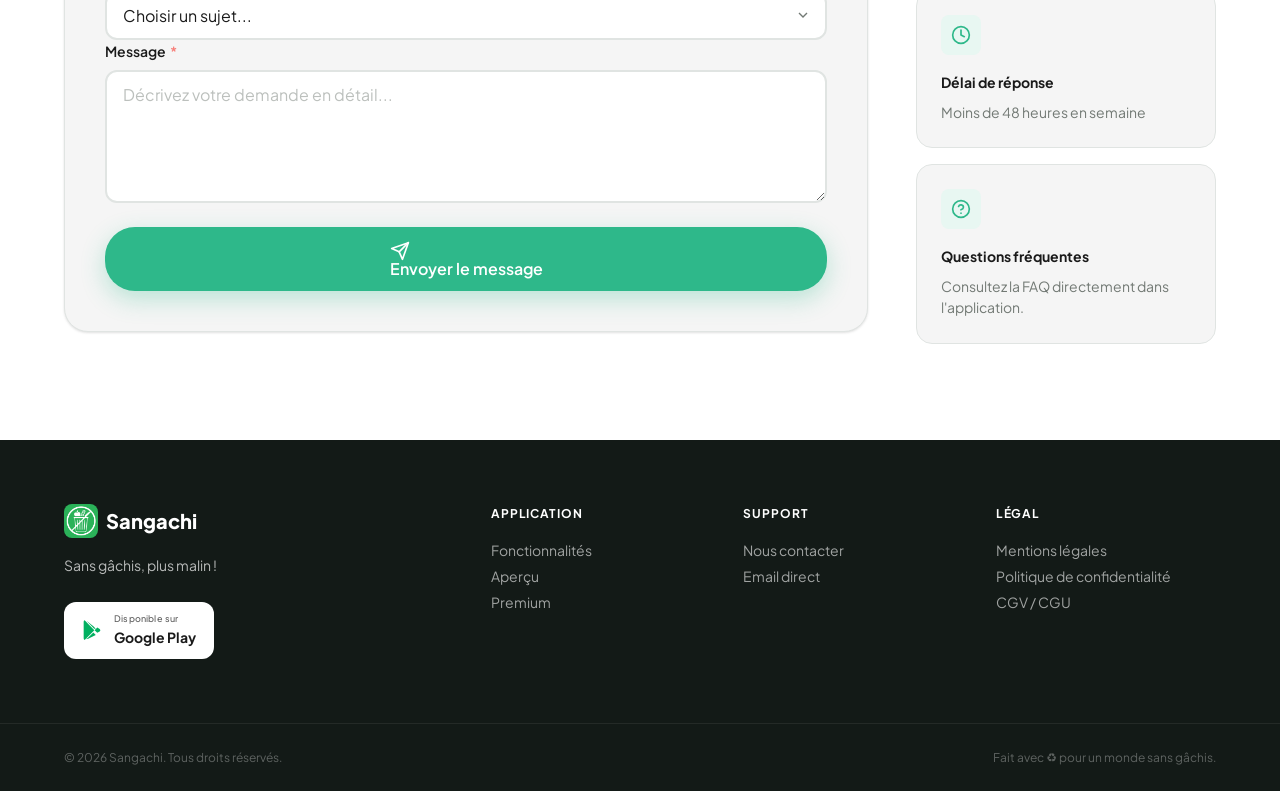
==== commit 6a5bba29: "Restore beautiful 2-card CTA section instead of Stripe Pricing Table" ====
--- a/index.html
+++ b/index.html
@@ -423,25 +423,68 @@
       </div>
     </div>
 
-    <!-- Offre Premium -->
-    <div class="premium-offer" data-animate style="text-align: center; margin-top: var(--space-12);">
-      <p style="font-size: var(--text-lg); color: var(--color-gray-700); margin-bottom: var(--space-4);">
-        <strong>5,99€</strong> par mois
+    <!-- Zone Prêt à commencer : 2 options côte à côte -->
+    <div class="cta-section" id="pricing-table" data-animate style="margin-top: var(--space-20);">
+      <h3 style="text-align: center; margin-bottom: var(--space-12);">Prêt à commencer ?</h3>
+
+      <div style="display: grid; grid-template-columns: 1fr 1fr; gap: var(--space-8); max-width: 800px; margin: 0 auto;">
+
+        <!-- Carré 1 : Via le web (Stripe) -->
+        <div style="
+          border: 2px solid var(--color-primary);
+          border-radius: 12px;
+          padding: var(--space-8);
+          text-align: center;
+          display: flex;
+          flex-direction: column;
+          justify-content: space-between;
+          min-height: 280px;
+        ">
+          <div>
+            <svg xmlns="http://www.w3.org/2000/svg" viewBox="0 0 24 24" fill="none" stroke="var(--color-primary)" stroke-width="2.5" stroke-linecap="round" stroke-linejoin="round" width="40" height="40" style="margin: 0 auto var(--space-4);">
+              <path d="M20 21v-2a4 4 0 0 0-4-4H8a4 4 0 0 0-4 4v2"/>
+              <circle cx="12" cy="7" r="4"/>
+            </svg>
+            <h4 style="font-size: var(--text-lg); font-weight: 700; margin-bottom: var(--space-2);">Carte bleue</h4>
+            <p style="font-size: var(--text-sm); color: var(--color-neutral); line-height: 1.6;">
+              S'abonner en quelques clics directement sur notre site, paiement sécurisé par Stripe.
+            </p>
+          </div>
+          <a href="https://buy.stripe.com/test/00gdSl6p91Hl0XaeUU" class="btn btn--primary btn--md" style="width: 100%; margin-top: var(--space-6);">
+            S'abonner maintenant
+          </a>
+        </div>
+
+        <!-- Carré 2 : Via l'app (Google Play) -->
+        <div style="
+          border: 2px solid var(--color-primary);
+          border-radius: 12px;
+          padding: var(--space-8);
+          text-align: center;
+          display: flex;
+          flex-direction: column;
+          justify-content: space-between;
+          min-height: 280px;
+        ">
+          <div>
+            <svg xmlns="http://www.w3.org/2000/svg" viewBox="0 0 24 24" fill="var(--color-primary)" width="40" height="40" style="margin: 0 auto var(--space-4);">
+              <path d="M3.18 23.88L14.8 12.26 3.18.16A2 2 0 002 2v19.88a2 2 0 001.18 2zM16.54 10.5l-2.9-2.9L5.39.78l9.15 9.72zM21.2 10.7l-2.88-1.66-3.2 3.2 3.2 3.2 2.9-1.67A2 2 0 0021.2 10.7zM5.39 23.22l8.25-8.22 2.9 2.9-9.15 4.65a2 2 0 01-2-.33z"/>
+            </svg>
+            <h4 style="font-size: var(--text-lg); font-weight: 700; margin-bottom: var(--space-2);">Via l'application</h4>
+            <p style="font-size: var(--text-sm); color: var(--color-neutral); line-height: 1.6;">
+              Télécharger l'app et commencer l'essai gratuit de 14 jours, sans engagement.
+            </p>
+          </div>
+          <a href="#" class="btn btn--primary btn--md" id="cta-playstore-stripe" style="width: 100%; margin-top: var(--space-6);">
+            Télécharger sur Google Play
+          </a>
+        </div>
+
+      </div>
+
+      <p style="font-size: var(--text-sm); color: var(--color-neutral); text-align: center; margin-top: var(--space-8);">
+        🔒 Paiement sécurisé · Sans engagement · Résiliez quand vous voulez
       </p>
-      <a href="#pricing-table" class="btn btn--primary btn--lg" style="margin: 0 auto;">
-        Commencer l'essai gratuit de 14 jours
-      </a>
-      <p style="font-size: var(--text-sm); color: var(--color-neutral); margin-top: var(--space-3);">
-        Sans engagement. Résiliez à tout moment.
-      </p>
-    </div>
-
-    <!-- Stripe Pricing Table -->
-    <div id="pricing-table" data-animate style="margin-top: var(--space-20);">
-      <stripe-pricing-table
-        pricing-table-id="prctbl_1TZ9O0BOUHJOT3gZjOXPqvZ9"
-        publishable-key="pk_live_51JtW8RBOUHJOT3gZZcm2AXp3yzehg2aAg8ZvsiLyGUyhJVUT017vYRU6PsubgNkpawgQm700pERqzl4xZPJdzUPt006gR9A7Vm">
-      </stripe-pricing-table>
     </div>
 
   </div>
